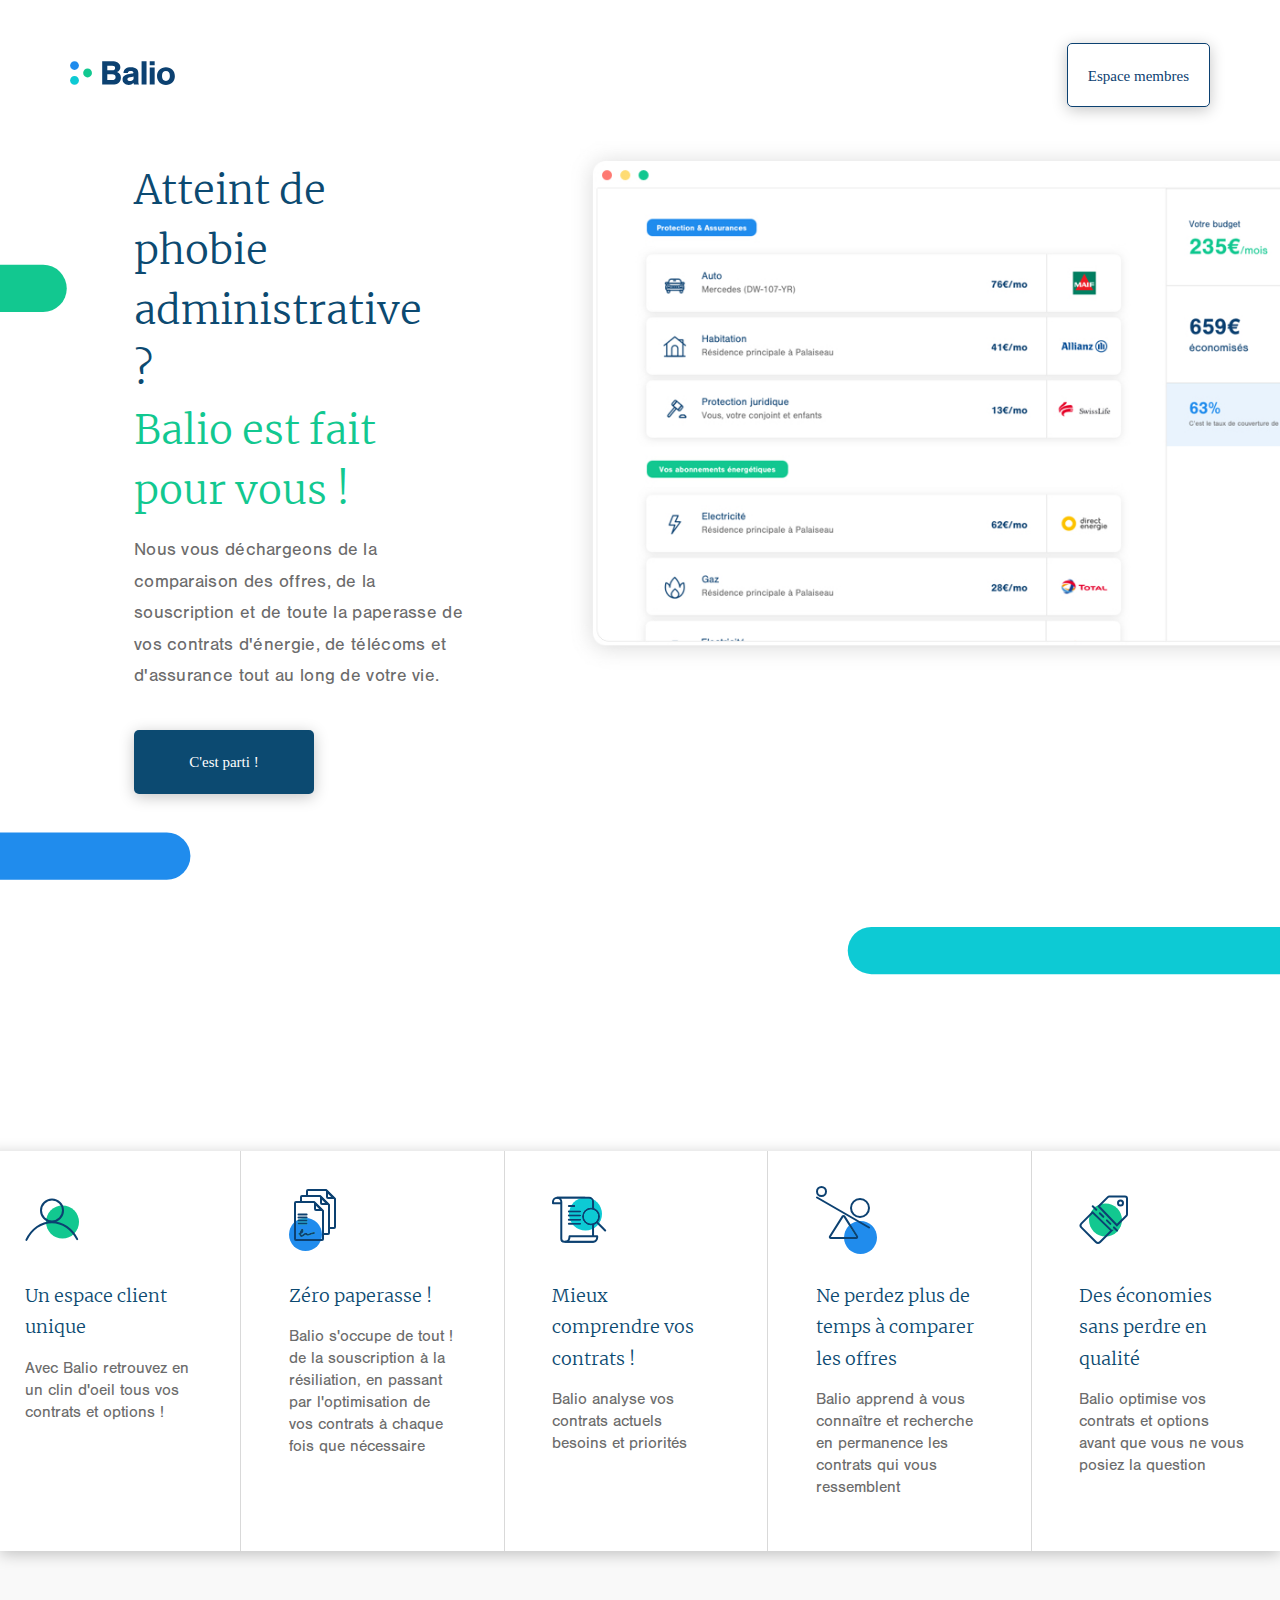
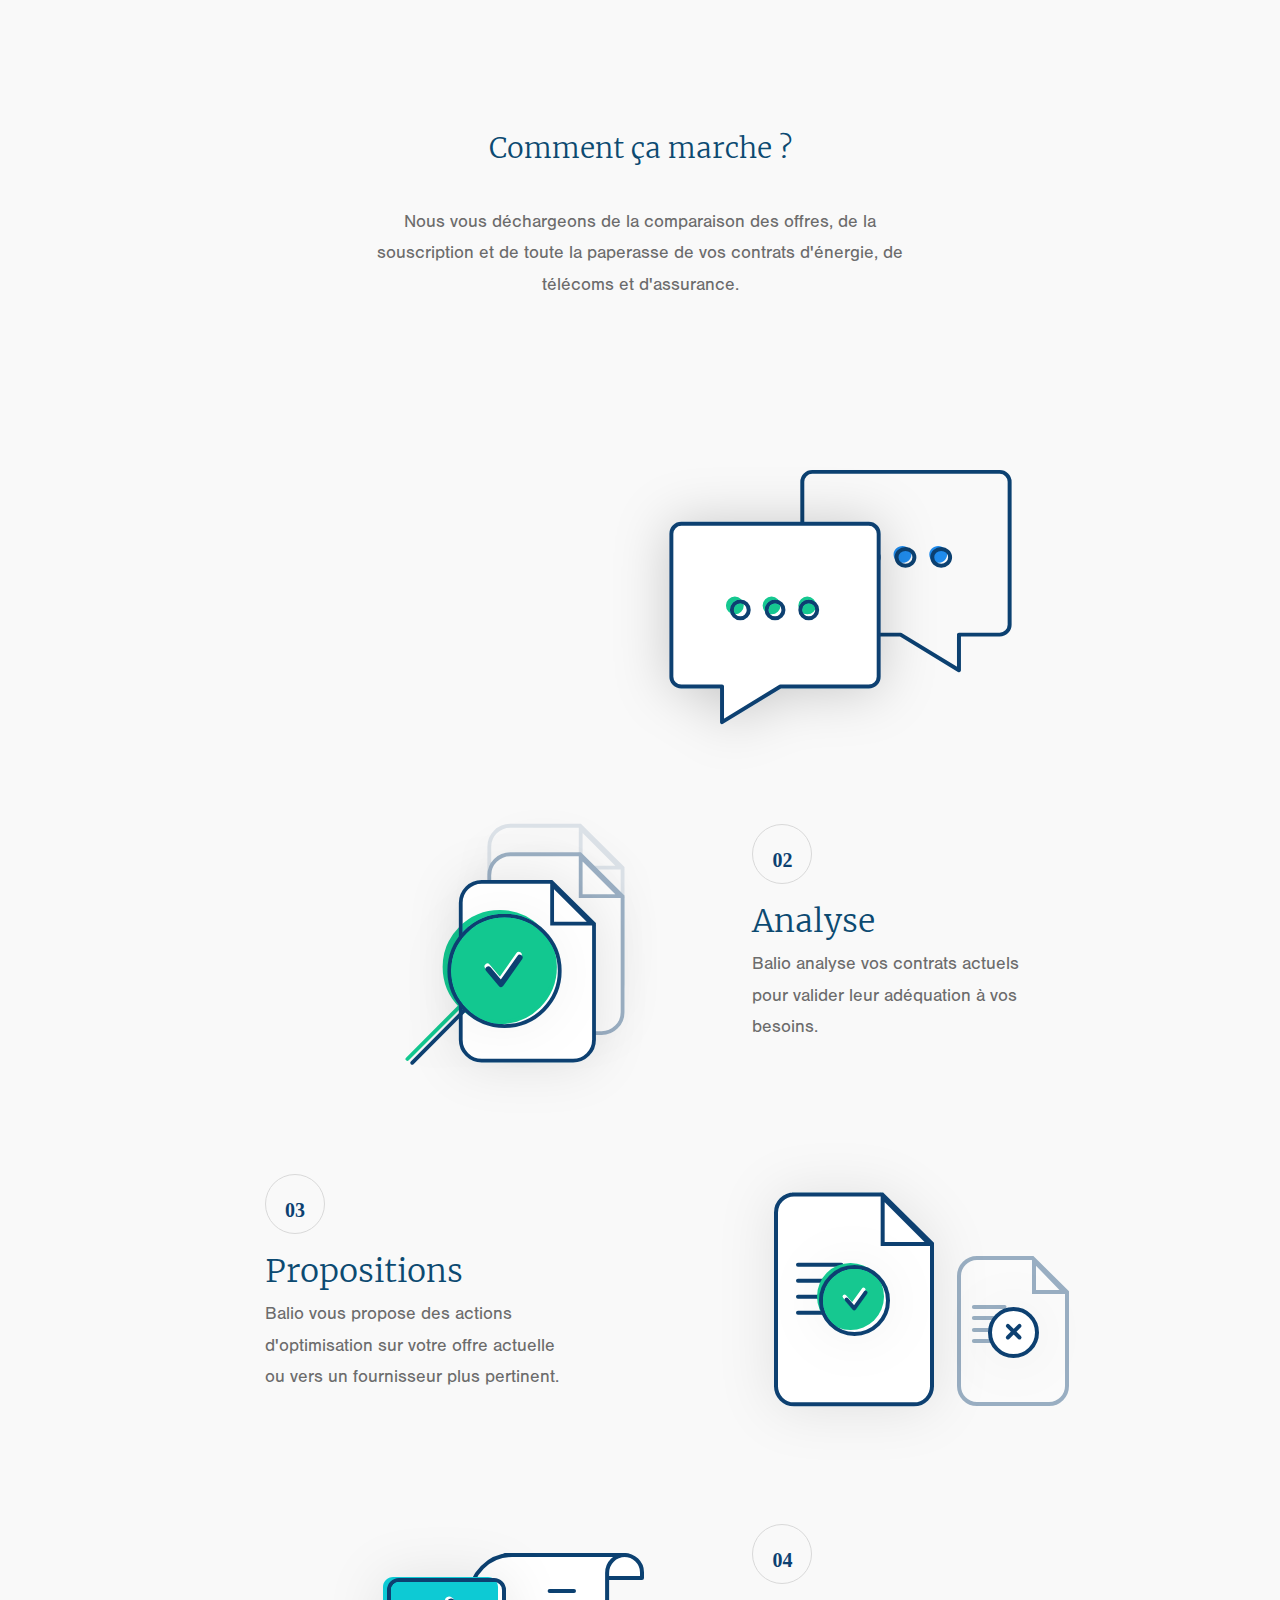
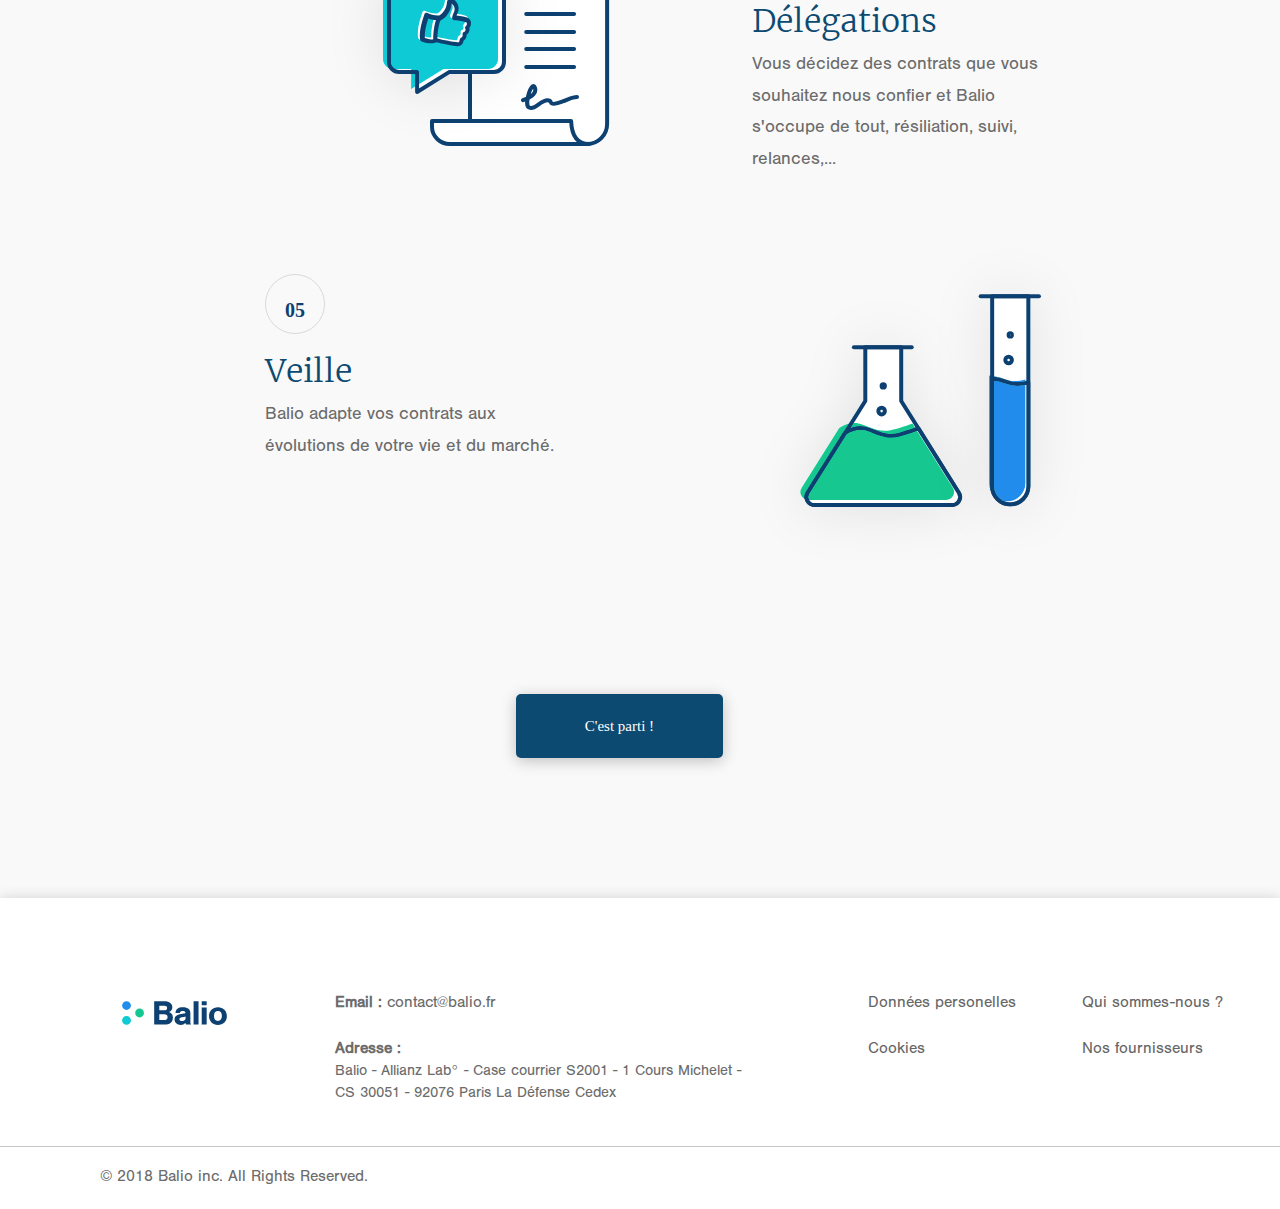
==== webpage/index.html @ 15cd96d0 "Add files via upload" ====
<!DOCTYPE html>
<html lang="en">
<head>
	<meta charset="utf-8">
    <!-- david code  <meta name="viewport" content="width=device-width, initial-scale=1, shrink-to-fit=no">-->
		<meta name="viewport" content="width=device-width, initial-scale=1, maximum-scale=1">
    <meta name="description" content="Start-up incubée par Allianz France qui vous décharge de la gestion et de l’optimisation de vos contrats d’assurance, de télécom et d’énergie tout au long de votre vie.">
    <meta name="keywords" content="">
    <meta name="author" content="David NGUYEN">
    <meta name="robots" content="all">
    <link rel="canonical" href="https://www.balio.fr/index.html">
    <link rel="icon" type="image/png" href="img/favicon/favicon.ico">





	 <title>Balio - La plateforme digitale qui prend le relais pour vous faire gagner du temps et de l’argent ! </title>
	 <meta name="twitter:card" content="summary" />
    <meta name="twitter:title" content="Balio - La plateforme digitale qui prend le relais pour vous faire gagner du temps et de l’argent !">
    <meta name="twitter:url" content="https://www.balio.fr/">
    <meta name="twitter:description" content="Start-up incubée par Allianz France qui vous décharge de la gestion et de l’optimisation de vos contrats d’assurance, de télécom et d’énergie tout au long de votre vie.">
    <meta name="twitter:image" content="https://www.balio.fr/assets/img/logo-site.png">
    <meta property="og:title" content="Balio - La plateforme digitale qui prend le relais pour vous faire gagner du temps et de l’argent !" />
    <meta property="og:type" content="article" />
    <meta property="og:url" content="https://www.balio.fr/" />
    <meta property="og:image" content="https://www.balio.fr/assets/img/logo-site.png" />
		<meta http-equiv="X-UA-Compatible" content="IE=edge">


<!-- favicon -->
<link rel="shortcut icon" href="img/favicon/favicon.ico" type="image/x-icon">
<link rel="apple-touch-icon" href="img/favicon/apple-touch-icon.png">
<link rel="apple-touch-icon" sizes="72x72" href="img/favicon/apple-touch-icon-72x72.png">
<link rel="apple-touch-icon" sizes="114x114" href="img/favicon/apple-touch-icon-114x114.png">
<!-- favicon -->
<!-- build:css -->
<link rel="stylesheet" href="css/libs/bootstrap.min.css">
<link rel="stylesheet" href="css/libs/font-awesome.min.css">
<link rel="stylesheet" href="css/libs/animate.min.css">
<link rel="stylesheet" href="css/main.css">
<link rel="stylesheet" href="css/media.css">
<link rel="stylesheet" href="css/balio.css">
<!-- endbuild -->
	<!-- Chrome, Firefox OS and Opera -->
	<meta name="theme-color" content="#000">
	<!-- Windows Phone -->
	<meta name="msapplication-navbutton-color" content="#000">
	<!-- iOS Safari -->
	<meta name="apple-mobile-web-app-status-bar-style" content="#000">
	<!-- <style>body { opacity:s 0; overflow-x: hidden; } html { background-color: #fff; }</style> -->
	<script type="application/ld+json">
{
  "@context": "http://schema.org",
  "@type": "LocalBusiness",
  "address": {
    "@type": "PostalAddress",
    "addressLocality": "Paris - la Défense Cedex, France",
    "streetAddress": "Case courrier S2001 - 1 Cours Michelet - CS 30051",
    "postalCode": "92076"
  },
  "description": "Start-up incubée par Allianz France qui vous décharge de la gestion et de l’optimisation de vos contrats d’assurance, de télécom et d’énergie tout au long de votre vie.",
  "name": "Balio - Allianz Lab°",
  "image":"https://www.balio.fr/img/logo.svg"
}
</script>
</head>
<body data-spy="scroll" data-target=".navbar" data-offset="50" class="loaded">
<!-- Preloader -->
<div class="preloader">
	<div class="cssload-spinner">
		<div class="cssload-ball cssload-ball-1"></div>
		<div class="cssload-ball cssload-ball-2"></div>
		<div class="cssload-ball cssload-ball-3"></div>
		<div class="cssload-ball cssload-ball-4"></div>
	</div>
</div>
<!-- Preloader -->
<div class="site-content">
	<!-- Naviigation -->
	<div class="navbar-wrap">
		<div class="navbar">
			<div class="container">
				<div class="row">
					<div class="col-md-12">
						<nav class="navbar-menu">
							<div class="navbar-header">
								<div class="nav-button main-button menu-mobile">
									<a href="#" class="btn btn-nav btn-block" role="button" data-toggle="modal" data-target="#ModalLogin">
										Espace membres
									</a>
								</div>
							</div>
							<div class="logo-navbar">
								<a href="#header" data-toggle="collapse" ><img src="img/logo.svg" alt="Logo Balio"></a>
							</div>
							<div class="navbar-full">
								<div class="collapse bs-example-js-navbar-scrollspy">
									<!--
									<ul class="nav navbar-nav">
										<li style="display: none;"><a></a></li>
										<li><a href="#about">Accueil</a></li>
										<li><a href="#services">NOTRE SOLUTION</a></li>
										<li><a href="#video">QUI SOMMES-NOUS ?</a></li>
										<li><a href="#team">Team</a></li>
										<li><a href="#questions">Questions</a></li>
										<!-- <li><a href="#subscribe">Subscribe</a></li> --
										<li><a href="#contact">Contact us</a></li>
										<li>
										</li>
									</ul>-->
									<!-- btn -->
									<div class="nav-button main-button menu-des">
										<a href="#" class="btn btn-nav btn-block" role="button" data-toggle="modal" data-target="#ModalLogin">
											Espace membres
										</a>
									</div>
									<!-- btn -->
								</div>
							</div>
						</nav>
					</div>
				</div>
			</div>
		</div>
	</div>
	<!-- Naviigation -->
	<!-- Header -->
	<a class="anchor" id="header"></a>
	<div class="spaceie"></div>
	<header class="header  background-balio1">
		<div class="container-fluid">
			<div class="row">
				<div class="col-lg-7 col-md-6 col-sm-12 col-xs-offset-1 mobile-balio">
					<img src="img/browser.webp"
     srcset="img/browser@2x.webp 2x,
             img/browser@3x.webp 3x"
     class="browser" alt="Balio vous aide à gérer vos contrats">
				</div>
				<div class=" col-lg-5 col-md-6 col-sm-offset-0 col-sm-8 col-xs-offset-1 col-xs-10">
					<div class="header-slogan">

						<div class="header-slogan-centered row">
							<h1 class="col-md-10">Atteint de phobie administrative ?<br class="disable"/><span> Balio est fait pour vous !</span></h1>
							<p class="col-md-11">Nous vous déchargeons de la comparaison des offres, de la souscription et de toute la paperasse de vos contrats d'énergie, de télécoms et d'assurance tout au long de votre vie.</p>
							<div class="header-btns">
								<!-- btn -->
								<div class="header-button main-button">
									<a href="devenir-client.html" class="btn btn-default btn-block" role="button">
										C'est parti !
									</a>
								</div>
								<!-- btn -->
							</div>
						</div>
					</div>
				</div>

				<div class="col-sm-12 col-md-6 col-lg-7 desktop-balio">
					<img src="img/browser.webp"
     srcset="img/browser@2x.webp 2x,
             img/browser@3x.webp 3x"
     class="browser" class="Balio vous aide à gérer vos contrats">
				</div>


			</div>
		</div>

	</header>
	<!-- Header -->
	<div class="menu-sticky"></div>

	<!-- Team -->
	<a class="anchor" id="team"></a>
	<section class="team">
		<div class="team-wrap">
				<!-- /.row -->
				<div class="row">
					<div class="team-slider slider">

						<div class="sliderelement">
							<div class="team-container">
								<div class="team-container-item">
									<img src="img/icons/ico-espace-client.svg" class="icon p-l-30" alt="Balio vous offre un espace client unique">
									<div class="team-container-item-text p-l-30">
										<h3>Un espace client unique </h3>
										<p>Avec Balio retrouvez en un clin d'oeil tous vos contrats et options !</p>
									</div>
								</div>
								<!-- /.team-container-item -->
							</div>
							<!-- /.team-container -->
						</div>
						<!-- /.col-md-2 col-lg-2 -->

						<div class="sliderelement">
							<div class="team-container">
								<div class="team-container-item">

									<img src="img/icons/ico-paperasse.svg" class="icon p-l-30" alt="Balio est sans paperasse">
									<div class="team-container-item-text p-l-30">
										<h3>Zéro paperasse !</h3>
										<p> Balio s'occupe de tout ! de la souscription à la résiliation, en passant par l'optimisation de vos contrats à chaque fois que nécessaire</p>
									</div>
								</div>
								<!-- /.team-container-item -->
							</div>
							<!-- /.team-container -->
						</div>
						<!-- /.col-md-2 col-lg-2 -->

						<div class="sliderelement">
							<div class="team-container">
								<div class="team-container-item">

									<img src="img/icons/ico-comprendre.svg" class="icon p-l-30" alt="Une aide pour comprendre vos contrats">
									<div class="team-container-item-text p-l-30">
										<h3>Mieux comprendre vos contrats !</h3>
										<p>Balio analyse vos contrats actuels besoins et priorités</p>
									</div>
								</div>
								<!-- /.team-container-item -->
							</div>
							<!-- /.team-container -->
						</div>
						<!-- /.col-md-2 col-lg-2 -->

						<div class="sliderelement">
							<div class="team-container">
								<div class="team-container-item">

									<img src="img/icons/ico-temps.svg" class="icon p-l-30" alt="Gagnez du temps avec Balio">
									<div class="team-container-item-text p-l-30">
										<h3>Ne perdez plus de temps à comparer les offres </h3>
										<p>Balio apprend à vous connaître et recherche en permanence les contrats qui vous ressemblent </p>
									</div>
								</div>
								<!-- /.team-container-item -->
							</div>
							<!-- /.team-container -->
						</div>
						<!-- /.col-md-2 col-lg-2 -->

						<div class="sliderelement">
							<div class="team-container">
								<div class="team-container-item">

									<img src="img/icons/ico-economie.svg" class="icon p-l-30" alt="Balio vous propose des économies">
									<div class="team-container-item-text p-l-30">
										<h3>Des économies sans perdre en qualité </h3>
										<p>Balio optimise vos contrats et options avant que vous ne vous posiez la question</p>
									</div>
								</div>
								<!-- /.team-container-item -->
							</div>
							<!-- /.team-container -->
						</div>
						<!-- /.col-md-2 col-lg-2 -->
					</div>
					<!-- /.team-slider -->
				</div>
				<!-- /.row -->
			</div>
			<!-- /.container -->
		</div>
		<!-- /.directions-wrap -->
	</section>
	<!-- Team -->



	<!-- Screen-one -->
	<div class="screen-one">
		<div class="container">
			<div class="row">
				<div class="col-md-offset-3 col-md-6">
					<div class="screen-one-title">
						<h2>Comment ça marche ?</h2>
						<p>Nous vous déchargeons de la comparaison des offres, de la souscription et de toute la paperasse de vos contrats d'énergie, de télécoms et d'assurance.</p>
					</div>
				</div>
			</div>
		</div>

		<div class="container">
			<div class="row">
				<div class="col-md-offset-2 col-md-10">

					<div class="row">
						<div class="col-md-4 col-sm-5">
							<div class="screen-one-item os-animation" data-os-animation="fadeInUp" data-os-animation-delay="0s">
								<div class="num">01</div>
								<div class="screen-one-item-container">
									<h4>Besoins</h4>
									<p>Vous nous faites part de vos besoins et de vos priorités.</p>
								</div>
							</div>
						</div>
						<div class="col-md-5  col-sm-5">
							<img src="img/icons/illus-01.svg" class="illus" alt="Balio écoute vos besoins">
						</div>
					</div>

					<!-- /.screen-one-item -->

					<div class="row desktop-balio">
						<div class="col-md-5">
							<img src="img/icons/illus-02.svg" class="illus" alt="Balio analyse vos contratse">
						</div>
						<div class="col-md-offset-1 col-md-4">
							<div class="screen-one-item os-animation" data-os-animation="fadeInUp" data-os-animation-delay="0s">
								<div class="num">02</div>
								<div class="screen-one-item-container">
									<h4>Analyse</h4>
									<p>Balio analyse vos contrats actuels pour valider leur adéquation à vos besoins.</p>
								</div>
							</div>
						</div>
					</div>

					<div class="row mobile-balio">

						<div class="col-md-offset-1 col-md-4  col-sm-5">
							<div class="screen-one-item os-animation" data-os-animation="fadeInUp" data-os-animation-delay="0s">
								<div class="num">02</div>
								<div class="screen-one-item-container">
									<h4>Analyse</h4>
									<p>Balio analyse vos contrats actuels pour valider leur adéquation à vos besoins.</p>
								</div>
							</div>
						</div>
						<div class="col-md-5  col-sm-5">
							<img src="img/icons/illus-02.svg" class="illus" alt="Balio analyse vos contrats">
						</div>

					</div>
					<!-- /.screen-one-item -->
					<div class="row">
						<div class="col-md-4  col-sm-5">
							<div class="screen-one-item os-animation" data-os-animation="fadeInUp" data-os-animation-delay="0s">
								<div class="num">03</div>
								<div class="screen-one-item-container">
									<h4>Propositions</h4>
									<p>Balio vous propose des actions d'optimisation sur votre offre actuelle ou vers un fournisseur plus pertinent.</p>
								</div>
							</div>
						</div>
						<div class="col-md-offset-1 col-md-5  col-sm-5">
							<img src="img/icons/illus-03.svg" class="illus" alt="Balio vous propose des optimisations">
						</div>
					</div>
					<!-- /.screen-one-item -->

					<div class="row desktop-balio">
						<div class="col-md-5">
							<img src="img/icons/illus-04.svg" class="illus" alt="Déléguez votre gestion à Balio">
						</div>
						<div class="col-md-offset-1 col-md-4  col-sm-5">
							<div class="screen-one-item os-animation" data-os-animation="fadeInUp" data-os-animation-delay="0s">
								<div class="num">04</div>
								<div class="screen-one-item-container">
									<h4>Délégations</h4>
									<p>Vous décidez des contrats que vous souhaitez nous confier et Balio s'occupe de tout, résiliation, suivi, relances,...</p>
								</div>
							</div>
						</div>
					</div>

					<div class="row mobile-balio">

						<div class="col-md-offset-1 col-md-4  col-sm-5">
							<div class="screen-one-item os-animation" data-os-animation="fadeInUp" data-os-animation-delay="0s">
								<div class="num">04</div>
								<div class="screen-one-item-container">
									<h4>Délégations</h4>
									<p>Vous décidez des contrats que vous souhaitez nous confier et Balio s'occupe de tout, résiliation, suivi, relances,...</p>
								</div>
							</div>
						</div>

						<div class="col-md-5 col-sm-5">
							<img src="img/icons/illus-04.svg" class="illus" alt="Déléguez votre gestion à Balio">
						</div>
					</div>
					<!-- /.screen-one-item -->
					<div class="row">
						<div class="col-md-4  col-sm-5">
							<div class="screen-one-item os-animation" data-os-animation="fadeInUp" data-os-animation-delay="0s">
								<div class="num">05</div>
								<div class="screen-one-item-container">
									<h4>Veille</h4>
									<p>Balio adapte vos contrats aux évolutions de votre vie et du marché.</p>
								</div>
							</div>
						</div>
						<div class="col-md-offset-1 col-md-5 col-sm-5">
							<img src="img/icons/illus-05.svg" class="illus" alt="Balio veille pour vous">
						</div>
					</div>
					<!-- /.screen-one-item -->
					<!-- /.screen-one-item -->
					<!-- btn -->
					<div class=" col-md-3 col-md-offset-3 screen-one-button main-button  os-animation" data-os-animation="fadeInUp" data-os-animation-delay="0.3s">
						<a href="devenir-client.html" class="btn btn-default btn-block" role="button">
							C'est parti !
						</a>
					</div>
					<!-- btn -->
				</div>
				<!-- /.col-md-6 -->
			</div>
			<!-- /.row -->
		</div>
		<!-- /.container -->
	</div>
	<!-- Screen-one -->


</div>
<!-- Site content -->
<!-- Modal -->
<div class="modal fade" id="ModalLogin" tabindex="-1" role="dialog" aria-labelledby="ModalLoginTitle" aria-hidden="true">
  <div class="modal-dialog modal-dialog-centered modal-md" role="document">
    <div class="modal-content">
      <div class="modal-header">
        <h5 class="modal-title" id="ModalLoginLongTitle">Se connecter</h5>
        <button type="button" class="close" data-dismiss="modal" aria-label="Close">
          <span aria-hidden="true">&times;</span>
        </button>
      </div>
	      <div class="modal-body">
					<form action="" method="post" role="form">
						<div class="row">
							<div class="col-md-offset-1 col-md-10">
								<label for="email">Votre mail</label>
								<div class="contact-form-input">
									<input name="email" type="email" tabindex="1" required="" onfocus="this.placeholder = ''" onblur="this.placeholder = 'Votre email'" placeholder="jean.maurice@gmail.com">
								</div>
							</div>
							<!-- /.col-md-6 -->
						</div>
						<!-- /.row -->
						<div class="row">
							<div class="col-md-offset-1 col-md-10">
								<label for="email">Mot de passe</label>
								<div class="contact-form-input">
									<input type="password" tabindex="2" required="" onfocus="this.placeholder = ''" onblur="this.placeholder = 'Votre mot de passe'" placeholder="*****">
								</div>
							</div>
						</div>
						<!-- /.row -->
						<div class="row">
						<!-- btn -->
						<div class="col-md-offset-1 col-md-10 col-xs-offset-1 col-xs-9 contact-form-button main-button">
							<button role="button" name="submit" type="submit" data-submit="...Sending" class="btn btn-default btn-block">
								Valider
							</button>
						</div>
						<!-- btn -->
					</form>
	      </div>
    	</div>
  	</div>
	</div>
</div>
<!-- Modal -->


<!-- Footer -->
<a class="anchor" id="footer"></a>
<div class="footerb">
	<div class="footer-wrap">
		<div class="container-fluid">
			<div class="">
				<div class="col-md-offset-1 col-md-2">
					<img src="img/logo.svg" alt="Logo Balio">
				</div>

				<div class="col-md-5 col-sm-6 col-xs-12 adress">
					<div class="">
						<b>Email : </b> contact@balio.fr
					</div>

					<div class="">
						</br>
						<b>Adresse :</b></br>
						<p>Balio - Allianz Lab° - Case courrier S2001 - 1 Cours Michelet - </br>
						CS 30051 - 92076 Paris La Défense Cedex</p>

					</div>
				</div>

				<div class="col-md-2 col-sm-3 col-xs-6">
					<a class="liens" href="mention-legale.html">Données personelles</a>
				</br>
					<a class="liens" href="mention-legale.html">Cookies</a>
				</div>
				<div class="col-md-2 col-sm-3 col-xs-6">
					<a class="liens" href="#">Qui sommes-nous ?</a>
					</br>
					<a class="liens" href="fournisseurs.html">Nos fournisseurs</a>
				</div>
				<div class="col-sm-12 col-xs-12 copyri">
					© 2018 Balio inc. All Rights Reserved.
				</div>
			</div>
			<!-- /.row -->
		</div>
		<!-- /.container -->

	</div>
	<!-- /.directions-wrap -->
</div>
<!-- Footer -->

<!-- build:js -->
<script src="js/libs/jquery.min.js"></script>
<script type="text/javascript" src="js/libs/bootstrap.min.js"></script>
<script type="text/javascript" src="js/common.js"></script>
<!-- endbuild -->
<!-- links -->
</body>
</html>
---- webpage/css/main.css ----
/* ###### Table of contents ###### */
/* 1.1 Fonts */
/* 1.2 Main styles */
/* 2. Preloader */
/* 3. Animation settings */
/* 4. Slick settings */
/* 5. Navigation */
/* 6. Header */
/* 7. About */
/* 8. Screen one */
/* 9. Services */
/* 10. Directions */
/* 11. Video */
/* 12. Screen two */
/* 13. App */
/* 14. Team */
/* 15. Check */
/* 16. Questions */
/* 17. Testimonials */
/* 18. Subscribe */
/* 19. Map */
/* 20. Contact */
/* 21. Footer */

/* ###### Table of contents ###### */
@font-face {
	font-family: "Merriweather-Light";
	src: url("..//fonts/Merriweather/Merriweather-Light.ttf");
	font-weight:300;
}
@font-face {
		font-family: "NimbusSan-Reg";
	src: url("../fonts/Nimbus/NimbusSan-Reg.otf");
	font-weight: normal;
}

@font-face {
	font-family: "FontAwesome";
  font-weight: normal;
  font-style: normal;
  src: url("../fonts/FontAwesome/fontawesome-webfont.eot");
  src: url("../fonts/FontAwesome/fontawesome-webfont.eot?#iefix") format("embedded-opentype"), url("../fonts/FontAwesome/fontawesome-webfont.woff") format("woff"), url("../fonts/FontAwesome/fontawesome-webfont.ttf") format("truetype");
}

/* ###### Main styles ###### */
body {
	position: relative;
	background-color: #d2d2d2;
	overflow-x: hidden !important;
	width: 100%;
}

body::-webkit-scrollbar {
	width: 7px;
}

body::-webkit-scrollbar-thumb {
	background-color: #0c4171;
	outline: none;
	-webkit-border-radius: 5px !important;
	border-radius: 5px !important;
}

.site-content {
	z-index: 2;
	-webkit-box-shadow: 0px 3px 15px 0px rgba(0, 0, 0, 0.23);
	box-shadow: 0px 3px 15px 0px rgba(0, 0, 0, 0.23);
	background-color: #fff;
	overflow-x: hidden !important;
}

a {
	outline: none !important;
}

ul {
	padding: 0;
	margin: 0;
	list-style: none;
}



p {
	font: 400 15px/22px 'Nimbus', sans-serif;
	text-align: left;
	color: #4f5d79;
}

/* Container */
.container-fluid {
	padding-left: 0 !important;
	padding-right: 0 !important;
}

.full-width {
	width: 100%;
	min-width: 100%;
	max-width: 100%;
}

.col-centered {
	float: none;
	margin: 0 auto;
}

a {
	outline: none;
	text-decoration: none !important;
}

h1, .h1, h2, .h2, h3, .h3, h4, .h4, p {
	padding: 0;
	margin: 0 !important;
}

/* ###### Main styles ###### */
/* ###### Preloader ###### */
.preloader {
	position: fixed;
	width: 100%;
	height: 100%;
	left: 0;
	background-color: #ffffff;
	z-index: 9999;
}

.cssload-spinner {
	position: relative;
	top: 50%;
	height: 26px;
	width: 26px;
	margin: auto;
	margin-top: -13px;
	-webkit-animation: cssload-invert 1.3s infinite steps(2, end);
	animation: cssload-invert 1.3s infinite steps(2, end);
}

.cssload-ball {
	position: absolute;
	height: 100%;
	width: 100%;
	-webkit-border-radius: 50%;
	border-radius: 50%;
	top: 0;
	left: 0;
	background: #0c4171;
}

.cssload-ball-1 {
	-webkit-animation: cssload-ball1 0.65s infinite alternate linear;
	animation: cssload-ball1 0.65s infinite alternate linear;
}

.cssload-ball-2 {
	-webkit-animation: cssload-ball2 0.65s infinite alternate linear;
	animation: cssload-ball2 0.65s infinite alternate linear;
}

.cssload-ball-3 {
	-webkit-animation: cssload-ball3 0.65s infinite alternate linear;
	animation: cssload-ball3 0.65s infinite alternate linear;
}

.cssload-ball-4 {
	-webkit-animation: cssload-ball4 0.65s infinite alternate linear;
	animation: cssload-ball4 0.65s infinite alternate linear;
}

@-webkit-keyframes cssload-invert {
	100% {
		-webkit-transform: rotate(180deg);
		transform: rotate(180deg);
	}
}

@keyframes cssload-invert {
	100% {
		-webkit-transform: rotate(180deg);
		transform: rotate(180deg);
	}
}

@-webkit-keyframes cssload-ball1 {
	12% {
		-webkit-transform: none;
		transform: none;
	}

	26% {
		-webkit-transform: translateX(25%) scale(1, 0.8);
		transform: translateX(25%) scale(1, 0.8);
	}

	40% {
		-webkit-transform: translateX(50%) scale(0.8, 0.8);
		transform: translateX(50%) scale(0.8, 0.8);
	}

	60% {
		-webkit-transform: translateX(50%) scale(0.8, 0.8);
		transform: translateX(50%) scale(0.8, 0.8);
	}

	74% {
		-webkit-transform: translate(50%, 25%) scale(0.6, 0.8);
		transform: translate(50%, 25%) scale(0.6, 0.8);
	}

	88% {
		-webkit-transform: translate(50%, 50%) scale(0.6, 0.6);
		transform: translate(50%, 50%) scale(0.6, 0.6);
	}

	100% {
		-webkit-transform: translate(50%, 50%) scale(0.6, 0.6);
		transform: translate(50%, 50%) scale(0.6, 0.6);
	}
}

@keyframes cssload-ball1 {
	12% {
		-webkit-transform: none;
		transform: none;
	}

	26% {
		-webkit-transform: translateX(25%) scale(1, 0.8);
		transform: translateX(25%) scale(1, 0.8);
	}

	40% {
		-webkit-transform: translateX(50%) scale(0.8, 0.8);
		transform: translateX(50%) scale(0.8, 0.8);
	}

	60% {
		-webkit-transform: translateX(50%) scale(0.8, 0.8);
		transform: translateX(50%) scale(0.8, 0.8);
	}

	74% {
		-webkit-transform: translate(50%, 25%) scale(0.6, 0.8);
		transform: translate(50%, 25%) scale(0.6, 0.8);
	}

	88% {
		-webkit-transform: translate(50%, 50%) scale(0.6, 0.6);
		transform: translate(50%, 50%) scale(0.6, 0.6);
	}

	100% {
		-webkit-transform: translate(50%, 50%) scale(0.6, 0.6);
		transform: translate(50%, 50%) scale(0.6, 0.6);
	}
}

@-webkit-keyframes cssload-ball2 {
	12% {
		-webkit-transform: none;
		transform: none;
	}

	26% {
		-webkit-transform: translateX(25%) scale(1, 0.8);
		transform: translateX(25%) scale(1, 0.8);
	}

	40% {
		-webkit-transform: translateX(50%) scale(0.8, 0.8);
		transform: translateX(50%) scale(0.8, 0.8);
	}

	60% {
		-webkit-transform: translateX(50%) scale(0.8, 0.8);
		transform: translateX(50%) scale(0.8, 0.8);
	}

	74% {
		-webkit-transform: translate(50%, -25%) scale(0.6, 0.8);
		transform: translate(50%, -25%) scale(0.6, 0.8);
	}

	88% {
		-webkit-transform: translate(50%, -50%) scale(0.6, 0.6);
		transform: translate(50%, -50%) scale(0.6, 0.6);
	}

	100% {
		-webkit-transform: translate(50%, -50%) scale(0.6, 0.6);
		transform: translate(50%, -50%) scale(0.6, 0.6);
	}
}

@keyframes cssload-ball2 {
	12% {
		-webkit-transform: none;
		transform: none;
	}

	26% {
		-webkit-transform: translateX(25%) scale(1, 0.8);
		transform: translateX(25%) scale(1, 0.8);
	}

	40% {
		-webkit-transform: translateX(50%) scale(0.8, 0.8);
		transform: translateX(50%) scale(0.8, 0.8);
	}

	60% {
		-webkit-transform: translateX(50%) scale(0.8, 0.8);
		transform: translateX(50%) scale(0.8, 0.8);
	}

	74% {
		-webkit-transform: translate(50%, -25%) scale(0.6, 0.8);
		transform: translate(50%, -25%) scale(0.6, 0.8);
	}

	88% {
		-webkit-transform: translate(50%, -50%) scale(0.6, 0.6);
		transform: translate(50%, -50%) scale(0.6, 0.6);
	}

	100% {
		-webkit-transform: translate(50%, -50%) scale(0.6, 0.6);
		transform: translate(50%, -50%) scale(0.6, 0.6);
	}
}

@-webkit-keyframes cssload-ball3 {
	12% {
		-webkit-transform: none;
		transform: none;
	}

	26% {
		-webkit-transform: translateX(-25%) scale(1, 0.8);
		transform: translateX(-25%) scale(1, 0.8);
	}

	40% {
		-webkit-transform: translateX(-50%) scale(0.8, 0.8);
		transform: translateX(-50%) scale(0.8, 0.8);
	}

	60% {
		-webkit-transform: translateX(-50%) scale(0.8, 0.8);
		transform: translateX(-50%) scale(0.8, 0.8);
	}

	74% {
		-webkit-transform: translate(-50%, 25%) scale(0.6, 0.8);
		transform: translate(-50%, 25%) scale(0.6, 0.8);
	}

	88% {
		-webkit-transform: translate(-50%, 50%) scale(0.6, 0.6);
		transform: translate(-50%, 50%) scale(0.6, 0.6);
	}

	100% {
		-webkit-transform: translate(-50%, 50%) scale(0.6, 0.6);
		transform: translate(-50%, 50%) scale(0.6, 0.6);
	}
}

@keyframes cssload-ball3 {
	12% {
		-webkit-transform: none;
		transform: none;
	}

	26% {
		-webkit-transform: translateX(-25%) scale(1, 0.8);
		transform: translateX(-25%) scale(1, 0.8);
	}

	40% {
		-webkit-transform: translateX(-50%) scale(0.8, 0.8);
		transform: translateX(-50%) scale(0.8, 0.8);
	}

	60% {
		-webkit-transform: translateX(-50%) scale(0.8, 0.8);
		transform: translateX(-50%) scale(0.8, 0.8);
	}

	74% {
		-webkit-transform: translate(-50%, 25%) scale(0.6, 0.8);
		transform: translate(-50%, 25%) scale(0.6, 0.8);
	}

	88% {
		-webkit-transform: translate(-50%, 50%) scale(0.6, 0.6);
		transform: translate(-50%, 50%) scale(0.6, 0.6);
	}

	100% {
		-webkit-transform: translate(-50%, 50%) scale(0.6, 0.6);
		transform: translate(-50%, 50%) scale(0.6, 0.6);
	}
}

@-webkit-keyframes cssload-ball4 {
	12% {
		-webkit-transform: none;
		transform: none;
	}

	26% {
		-webkit-transform: translateX(-25%) scale(1, 0.8);
		transform: translateX(-25%) scale(1, 0.8);
	}

	40% {
		-webkit-transform: translateX(-50%) scale(0.8, 0.8);
		transform: translateX(-50%) scale(0.8, 0.8);
	}

	60% {
		-webkit-transform: translateX(-50%) scale(0.8, 0.8);
		transform: translateX(-50%) scale(0.8, 0.8);
	}

	74% {
		-webkit-transform: translate(-50%, -25%) scale(0.6, 0.8);
		transform: translate(-50%, -25%) scale(0.6, 0.8);
	}

	88% {
		-webkit-transform: translate(-50%, -50%) scale(0.6, 0.6);
		transform: translate(-50%, -50%) scale(0.6, 0.6);
	}

	100% {
		-webkit-transform: translate(-50%, -50%) scale(0.6, 0.6);
		transform: translate(-50%, -50%) scale(0.6, 0.6);
	}
}

@keyframes cssload-ball4 {
	12% {
		-webkit-transform: none;
		transform: none;
	}

	26% {
		-webkit-transform: translateX(-25%) scale(1, 0.8);
		transform: translateX(-25%) scale(1, 0.8);
	}

	40% {
		-webkit-transform: translateX(-50%) scale(0.8, 0.8);
		transform: translateX(-50%) scale(0.8, 0.8);
	}

	60% {
		-webkit-transform: translateX(-50%) scale(0.8, 0.8);
		transform: translateX(-50%) scale(0.8, 0.8);
	}

	74% {
		-webkit-transform: translate(-50%, -25%) scale(0.6, 0.8);
		transform: translate(-50%, -25%) scale(0.6, 0.8);
	}

	88% {
		-webkit-transform: translate(-50%, -50%) scale(0.6, 0.6);
		transform: translate(-50%, -50%) scale(0.6, 0.6);
	}

	100% {
		-webkit-transform: translate(-50%, -50%) scale(0.6, 0.6);
		transform: translate(-50%, -50%) scale(0.6, 0.6);
	}
}

/* ###### Preloader ###### */
/* ###### Animate css ###### */
.fadeInUpBig {
	-webkit-animation-duration: 0.8s;
	animation-duration: 0.8s;
}

@-webkit-keyframes fadeInUp {
	from {
		opacity: 0;
		-webkit-transform: translate3d(0, 50%, 0);
		transform: translate3d(0, 50%, 0);
	}

	to {
		opacity: 1;
		-webkit-transform: none;
		transform: none;
	}
}

@keyframes fadeInUp {
	from {
		opacity: 0;
		-webkit-transform: translate3d(0, 50%, 0);
		transform: translate3d(0, 50%, 0);
	}

	to {
		opacity: 1;
		-webkit-transform: none;
		transform: none;
	}
}

@-webkit-keyframes fadeInRight {
	from {
		opacity: 0;
		-webkit-transform: translate3d(50%, 0, 0);
		transform: translate3d(50%, 0, 0);
	}

	to {
		opacity: 1;
		-webkit-transform: none;
		transform: none;
	}
}

@keyframes fadeInRight {
	from {
		opacity: 0;
		-webkit-transform: translate3d(50%, 0, 0);
		transform: translate3d(50%, 0, 0);
	}

	to {
		opacity: 1;
		-webkit-transform: none;
		transform: none;
	}
}

@-webkit-keyframes fadeInLeft {
	from {
		opacity: 0;
		-webkit-transform: translate3d(-50%, 0, 0);
		transform: translate3d(-50%, 0, 0);
	}

	to {
		opacity: 1;
		-webkit-transform: none;
		transform: none;
	}
}

@keyframes fadeInLeft {
	from {
		opacity: 0;
		-webkit-transform: translate3d(-50%, 0, 0);
		transform: translate3d(-50%, 0, 0);
	}

	to {
		opacity: 1;
		-webkit-transform: none;
		transform: none;
	}
}

@-webkit-keyframes slideInDown {
	from {
		-webkit-transform: translate3d(0, -20%, 0);
		transform: translate3d(0, -20%, 0);
	}
}

@keyframes slideInDown {
	from {
		-webkit-transform: translate3d(0, -20%, 0);
		transform: translate3d(0, -20%, 0);
	}
}

.fadeInRightBox {
	-webkit-animation-name: fadeInRightBox;
	animation-name: fadeInRightBox;
	-webkit-animation-duration: 0.5s;
	animation-duration: 0.5s;
}

@-webkit-keyframes fadeInRightBox {
	from {
		opacity: 0;
		-webkit-transform: translate3d(10%, 0, 0);
		transform: translate3d(10%, 0, 0);
	}

	to {
		opacity: 1;
		-webkit-transform: none;
		transform: none;
	}
}

@keyframes fadeInRightBox {
	from {
		opacity: 0;
		-webkit-transform: translate3d(10%, 0, 0);
		transform: translate3d(10%, 0, 0);
	}

	to {
		opacity: 1;
		-webkit-transform: none;
		transform: none;
	}
}

/* ###### Animate css ###### */
/* ###### Anchor nav ###### */
a.anchor {
	display: block;
	position: relative;
	top: 0;
	visibility: hidden;
}

#services,
#video,
#team,
#subscribe,
#contact {
	top: -79px !important;
}

#about,
#questions {
	top: -77px !important;
}

.menu-sticky {
	position: relative;
	top: -81px;
}

/* ###### Anchor nav ###### */
/* ###### Slick setings ###### */
.slick-slide,
.slick-list {
	outline: none !important;
}

.slick-dots {
	position: relative !important;
	left: 50%;
	margin-left: -25px !important;
	width: auto !important;
}

.slick-dots li {
	display: inline-block;
	margin-right: 10px;
}

.slick-dots li:last-child {
	margin-right: 0;
}

.slick-dots li button {
	height: 8px;
	width: 8px;
	padding: 0;
	font-size: 0;
	line-height: 0;
	border: none;
	-webkit-border-radius: 50%;
	border-radius: 50%;
	background-color: #5f41f5;
	outline: none !important;
	-webkit-transition: background-color .2s ease !important;
	-o-transition: background-color .2s ease !important;
	transition: background-color .2s ease !important;
}

.slick-active button {
	background-color: #2308ae !important;
	width: 14px !important;
	height: 14px !important;
}

/* ###### Slick setings ###### */
/* ###### Navigation ###### */
.collapse {
	display: block;
}

.navbar-wrap {
	position: relative;
	z-index: 90;
	width: 100%;
}

.navbar {
	position: absolute;
	padding-top: 42px;
	width: 100%;
	top: -100%;
	-webkit-transition: 0.2s ease;
	-o-transition: 0.2s ease;
	transition: 0.2s ease;
	-webkit-border-radius: 0 !important;
	border-radius: 0 !important;
}

.navbar.stick {
	position: fixed;
	top: 0;
	left: 0;
	width: 100%;
	padding: 20px 0;
	background-color: #ffffff;
	-webkit-box-shadow: 0px 3px 15px 0px rgba(0, 0, 0, 0.23);
	box-shadow: 0px 3px 15px 0px rgba(0, 0, 0, 0.23);
	-webkit-transition: all 0.3s ease;
	-o-transition: all 0.3s ease;
	transition: all 0.3s ease;
}

.logo-navbar {
	position: relative;
	display: block;
	width: auto;
	float: left;
}

.logo-navbar a img {
	display: block;
	width: auto;
	height: auto;
}

.navbar-menu {
	position: relative;
	width: 100%;
}

.navbar-menu .logo {
	position: relative;
	z-index: 100 !important;
	-webkit-transition: all 0.2s ease;
	-o-transition: all 0.2s ease;
	transition: all 0.2s ease;
	float: left;
}

.navbar-menu .logo a img {
	display: block;
	width: auto;
	height: auto;
}

.navbar-menu .logo:hover {
	opacity: .7;
}

.navbar-full {
	float: right;
}

.navbar-nav {
	position: relative;
	float: left;
	margin-top: 10px;
}

.navbar-nav li {
	position: relative;
	margin-right: 30px;
	width: auto;
	overflow: hidden;
}

.navbar-nav li a {
	position: relative;
	padding: 0;
	padding-bottom: 3px;
	overflow: hidden;
	float: left;
	font: 400 15px/20px 'NimbusSan-Reg', sans-serif;
	color: #4f5d79;
	text-align: left;
	background-color: transparent !important;
	-webkit-transition: all 0.2s ease;
	-o-transition: all 0.2s ease;
	transition: all 0.2s ease;
}

.navbar-nav li a:hover {
	color: #2308ae;
}

.nav-button .btn-nav {
	-webkit-border-radius: 25px;
	border-radius: 25px;
	background-color: #2308ae;
	border: none;
	padding: 0 20px;
	height: 40px;
	-webkit-transition: 0.3s all;
	-o-transition: 0.3s all;
	transition: 0.3s all;
	min-width: 130px;
	font: 400 16px/40px 'NimbusSan-Reg', sans-serif;
	color: #ffffff;
	text-align: center;
	-webkit-box-shadow: 0px 3px 15px 0px rgba(0, 0, 0, 0.23);
	box-shadow: 0px 3px 15px 0px rgba(0, 0, 0, 0.23);
}

.nav-button .btn-nav:hover {
	background-color: #ffffff;
	color: #2308ae;
}

li.active a {
	color: #2308ae;
}

.navbar-fixed-top {
	backface-visibility: hidden;
	-webkit-backface-visibility: hidden;
}

.navbar-mobile {
	display: none;
}

.navbar-toggle {
	z-index: 200;
}

.navbar-toggle .icon-bar {
	-webkit-border-radius: 0 !important;
	border-radius: 0 !important;
	position: relative;
	background-color: #000000;
}

.navbar-toggle.active .icon-bar:nth-of-type(1) {
	top: 8px;
	-webkit-transform: rotate(45deg);
	-ms-transform: rotate(45deg);
	transform: rotate(45deg);
	background-color: #000000;
}

.navbar-toggle.active .icon-bar:nth-of-type(2) {
	background-color: transparent;
}

.navbar-toggle.active .icon-bar:nth-of-type(3) {
	top: -8px;
	background-color: #000000;
	-webkit-transform: rotate(-45deg);
	-ms-transform: rotate(-45deg);
	transform: rotate(-45deg);
}

/* ###### Navigation ###### */
/* ###### Header ###### */
.header {
	position: relative;
	width: 100%;
	height: 100%;
	right: 0;
	left: 0;
	overflow: hidden;
	z-index: 1;
}

.header-slogan {
	position: relative;
	display: table;
	z-index: 3;
	height: 100vh;
	padding: 150px 0;
}

.header-slogan div {
	vertical-align: middle;
	display: table-cell;
}

.header-slogan p:first-child {
	color: #2308ae;
}

.header-slogan h1 {
	padding-top: 90px;
}

.header-slogan p {
	padding-top: 17px;
}

.header-button {
	margin-top: 35px;
	margin-right: 30px;
}

.header-button:last-child {
	margin-right: 0 !important;
}

.header-button:last-child .btn-default {
	background-color: #5f41f5;
}

.main-button {
	position: relative;
	display: inline-block !important;
}

.main-button .btn {
	outline: none !important;
}

.main-button .btn-default {
	-webkit-border-radius: 25px;
	border-radius: 25px;
	background-color: #2308ae;
	border: none;
	padding: 0 30px;
	height: 50px;
	-webkit-transition: 0.3s all;
	-o-transition: 0.3s all;
	transition: 0.3s all;
	min-width: 180px;
	font: 400 15px/51px 'NimbusSan-Reg', sans-serif;
	color: #ffffff;
	text-align: center;
	-webkit-box-shadow: 0px 3px 15px 0px rgba(0, 0, 0, 0.23);
	box-shadow: 0px 3px 15px 0px rgba(0, 0, 0, 0.23);
}

.main-button .btn-default:hover {
	background-color: #ffffff;
	color: #2308ae;
	-webkit-transform: translateY(-10px);
	-ms-transform: translateY(-10px);
	transform: translateY(-10px);
	-webkit-box-shadow: 0 12px 10px 0 rgba(0, 0, 0, 0.25);
	box-shadow: 0 12px 10px 0 rgba(0, 0, 0, 0.25);
}

.header-image-container {
	position: absolute;
	right: 0;
	bottom: 0;
	left: 0;
	top: 0;
	width: 100%;
	height: 100%;
	z-index: 1;
}

.header-image {
	position: absolute;
	right: -42%;
	bottom: -40%;
	width: 100%;
	height: 100%;
	-webkit-background-size: 95% 95%;
	background-size: 95%;
}

/* ###### Header ###### */
/* ###### About ###### */
.about {
	position: relative;
	width: 100%;
	height: 100%;
}

.about-wrap {
	margin-top: 53px;
}

.about-item {
	margin-top: 47px;
}

.about-item-icon {
	width: 70px;
	float: left;
	display: block;
}

.about-item-icon-icon {
	width: 40px;
	height: 40px;
}

.about-item-icon-icon g {
	stroke: #2308ae;
}

.about-item-text {
	display: block;
	overflow: hidden;
}

.about-item-text h3 {
	margin-top: -3px !important;
}

.about-item-text p {
	padding-top: 12px;
}

/* ###### About ###### */
/* ###### Screen-one ###### */
.screen-one {
	position: relative;
	width: 100%;
	height: 100%;
	margin-top: 104px;
	margin-bottom: 100px;
}

.screen-one-title {
	position: relative;
	display: block;
	padding-top: 32px;
	padding-bottom: 21px;
}

.screen-one-image {
	position: absolute;
	width: 49%;
	height: 100%;
	z-index: 1;
	top: 0;
	right: 0;
	-webkit-box-shadow: 0px 5px 29px 0px rgba(7, 7, 7, 0.3);
	box-shadow: 0px 5px 29px 0px rgba(7, 7, 7, 0.3);
}

.screen-one-image div {
	position: relative;
	width: 100%;
	height: 100%;
}

.screen-one-item {
	position: relative;
	margin-top: 25px;
}

.screen-one-item span {
	position: absolute;
	left: 0;
	top: 0;
	z-index: 1;
	font: 400 15px/68px 'NimbusSan-Reg', sans-serif;
	text-align: left;
	padding-left: 10px;
	color: #4f5d79;
	background-color: #e6eff2;
	width: 80px;
	height: 80px;
	-webkit-border-radius: 50%;
	border-radius: 50%;
}

.screen-one-item-container {
	position: relative;
	z-index: 2;
	padding-left: 50px;
}

.screen-one-item-container h3 {
	padding-top: 38px;
}

.screen-one-item-container p {
	padding-top: 12px;
}

.screen-one-button {
	margin-top: 48px;
	margin-bottom: 40px;
}

/* ###### Screen-one ###### */
/* ###### Services ###### */
.services {
	position: relative;
	width: 100%;
	height: 100%;
}

.services-wrap {
	padding-top: 80px;
	padding-bottom: 80px;
}

.services-item {
	margin-top: 40px;
}

.services-item:first-child {
	padding-top: 40px;
}

.services-item-title {
	float: right;
}

.services-item-title h3 {
	float: left;
	text-align: right;
	margin-top: -10px !important;
	padding-top: 18px;
}

.services-item-title-icon {
	width: 40px;
	margin-left: 15px;
	display: inline-block;
}

.services-item-title-icon g {
	stroke: #2308ae;
}

.services-item p {
	padding-top: 12px;
	display: inline-block;
	text-align: right;
}

.services-right .services-item-title {
	float: left;
}

.services-right .services-item-title h3 {
	text-align: left;
	float: right;
}

.services-right .services-item-title-icon {
	margin-left: 0;
	margin-right: 15px;
}

.services-right p {
	text-align: left;
}

.services-image {
	width: 100%;
	margin: 0 auto;
}

.services-image img {
	display: block;
	width: 100%;
	height: auto;
}

/* ###### Services ###### */
/* ###### Directions ###### */
.directions {
	position: relative;
	width: 100%;
	height: 100%;
}

.directions-wrap {
	margin-top: 94px;
	margin-bottom: 80px;
}

.directions-title {
	width: 100%;
	margin-bottom: 55px;
}

.directions-title h2 {
	text-align: center;
}

.directions-title p {
	padding-top: 19px;
	text-align: center;
}

.directions-container {
	position: relative;
	overflow: hidden;
}

.directions-container:before {
	position: absolute;
	content: '';
	top: 40px;
	right: 50%;
	margin-right: -1px;
	width: 1px;
	height: 100vh;
	max-height: 400px;
	background-color: #dadada;
}

.directions-item {
	padding-right: 25px;
}

.directions-item-container {
	position: relative;
	width: 100%;
	height: 80px;
	border: 1px solid #dadada;
	padding-top: 20px;
	-webkit-border-radius: 5px;
	border-radius: 5px;
	margin-bottom: 20px;
	margin-right: 25px !important;
	cursor: pointer;
	-webkit-transition: -webkit-box-shadow .2s ease;
	transition: -webkit-box-shadow .2s ease;
	-o-transition: box-shadow .2s ease;
	transition: box-shadow .2s ease;
	transition: box-shadow .2s ease, -webkit-box-shadow .2s ease;
}

.directions-item-container span {
	float: left;
	width: 40px;
	height: 40px;
	margin: 0 30px;
	-webkit-border-radius: 50%;
	border-radius: 50%;
	background-color: #f8fbfe;
	font: 400 15px/40px 'NimbusSan-Reg', sans-serif;
	text-align: center;
	color: #4f5d79;
}

.directions-item-container h3 {
	padding-top: 7px;
}

.directions-box {
	position: absolute;
	margin-right: 15px;
	margin-left: 25px;
	border: 4px solid #2308ae;
	-webkit-border-radius: 5px;
	border-radius: 5px;
	background-color: #ffffff;
	z-index: 2;
	display: none;
}

.directions-box:after {
	position: absolute;
	content: "";
	width: 0;
	height: 0;
	top: 6px;
	left: -12px;
	border-top: 10px solid transparent;
	border-right: 10px solid #2308ae;
	border-bottom: 10px solid transparent;
	z-index: 1;
}

.directions-box p {
	padding: 35px 40px 43px 40px;
}

.directions-box.active {
	display: block;
}

.box-5 {
	position: relative;
}

.directions-item-container.active {
	-webkit-box-shadow: 0px 3px 15px 0px rgba(0, 0, 0, 0.23);
	box-shadow: 0px 3px 15px 0px rgba(0, 0, 0, 0.23);
}

/* ###### Directions ###### */
/* ###### Video ###### */
.video {
	position: relative;
	width: 100%;
	height: 100%;
	z-index: 1;
}

.video-wrap {
	position: relative;
	margin-top: 113px;
	margin-bottom: 115px;
}

.video-wrap h2 {
	color: #ffffff;
}

.video-wrap p {
	padding-top: 29px;
	color: #ffffff;
}

.video-icon {
	position: relative;
	margin-top: 33px;
	display: inline-block;
	background-color: #5f41f5;
	width: 80px;
	height: 80px;
	-webkit-border-radius: 50%;
	border-radius: 50%;
	-webkit-transition: all 0.2s ease;
	-o-transition: all 0.2s ease;
	transition: all 0.2s ease;
}

.video-icon:hover {
	background-color: #2308ae;
	-webkit-transform: scale(0.93);
	-ms-transform: scale(0.93);
	transform: scale(0.93);
}

.video-icon img {
	position: absolute;
	top: 50%;
	left: 50%;
	margin-top: -14px;
	margin-left: -11px;
	display: block;
	position: relative;
}

/* ###### Video ###### */
/* ###### Screen-two ###### */
.screen-two {
	position: relative;
	width: 100%;
	height: 100%;
	margin-top: 100px;
	margin-bottom: 100px;
}

.screen-two-image {
	position: absolute;
	width: 49%;
	height: 100%;
	z-index: 1;
	top: 0;
	left: 0;
	-webkit-box-shadow: 0px 5px 29px 0px rgba(7, 7, 7, 0.3);
	box-shadow: 0px 5px 29px 0px rgba(7, 7, 7, 0.3);
}

.screen-two-image div {
	position: relative;
	width: 100%;
	height: 100%;
}

.screen-two h2 {
	padding-top: 35px;
	padding-bottom: 11px;
}

.screen-two-item {
	margin-top: 33px;
}

.screen-two-item:first-child {
	margin-top: 80px;
}

.screen-two-item:last-child {
	margin-bottom: 113px;
}

.screen-two-item-icon {
	width: 40px;
}

.screen-two-item-icon g {
	stroke: #2308ae;
}

.screen-two-item h3 {
	padding-top: 14px;
}

.screen-two-item p {
	padding-top: 10px;
}

/* ###### Screen-two ###### */
/* ###### App ###### */
.app {
	position: relative;
	width: 100%;
	height: 100%;
	display: inline-block;
	margin-top: 20px;
}

.app-image {
	position: relative;
	top: -80px;
}

.app-image img {
	position: absolute;
}

.app-image-first {
	left: 0;
	z-index: 1;
}

.app-image-second {
	right: 0;
	top: 83px;
	z-index: 2;
}

.app h2 {
	padding-top: 94px;
}

.app p {
	padding-top: 25px;
}

.app-button {
	margin-top: 40px;
	margin-bottom: 100px;
}

/* ###### App ###### */
/* ###### Team ###### */
.team {
	position: relative;
	width: 100%;
	height: 100%;
}

.team-wrap {
	margin-top: 107px;
	margin-bottom: 100px;
}

.team-title {
	width: 100%;
	margin-bottom: 100px;
}

.team-title h2 {
	text-align: center;
}

.team-title p {
	padding-top: 19px;
	text-align: center;
}

.team-container {
	-webkit-box-shadow: 0px 3px 15px 0px rgba(0, 0, 0, 0.23);
	box-shadow: 0px 3px 15px 0px rgba(0, 0, 0, 0.23);
}

.team-container-item {
	margin-bottom: 36px;
}

.team-container-item img {
	display: block;
	width: 100%;
	height: auto;
}

.team-container-item-text {
	background-color: #ffffff;
	display: inline-block;
	width: 100%;
	height: 100%;
	padding: 0 30px 29px 30px;
}

.team-container-item-text h3 {
	padding-top: 26px;
	padding-bottom: 16px;
}

.team-container-item-text p {
	float: left;
	color: #2308ae;
}

.team-icons {
	float: right;
	padding-top: 3px;
}

.team-icons li {
	display: inline-block;
	margin-right: 10px;
}

.team-icons li:last-child {
	margin-right: 0;
}

.team-icons li a {
	position: relative;
	color: #2308ae;
	font-size: 16px;
	line-height: 30px;
	-webkit-transition: color 0.2s ease;
	-o-transition: color 0.2s ease;
	transition: color 0.2s ease;
	z-index: 2;
	text-align: center;
	height: 30px;
	width: 30px;
	display: inline-block;
}

.team-icons li a:after {
	position: absolute;
	content: '';
	top: 0;
	left: 0;
	width: 100%;
	height: 100%;
	-webkit-border-radius: 50%;
	border-radius: 50%;
	background-color: #2308ae;
	z-index: -1;
	opacity: 0;
}

.team-icons li a:hover {
	color: #ffffff;
}

.team-icons li a:hover:after {
	opacity: 1 !important;
}

/* ###### Team ###### */
/* ###### Check ###### */
.check-wrap {
	position: relative;
	padding-top: 94px;
	overflow: hidden;
}

.check-wrap:after {
	position: absolute;
	content: '';
	bottom: -60px;
	left: 0;
	width: 100%;
	height: 60px;
	-webkit-box-shadow: 0px -20px 60px 0px rgba(0, 0, 0, 0.07);
	box-shadow: 0px -20px 60px 0px rgba(0, 0, 0, 0.07);
	z-index: 1;
}

.check-title h2 {
	text-align: center;
}

.check-title p {
	padding-top: 19px;
	text-align: center;
	padding-bottom: 55px;
}

.check-title img {
	position: relative;
	height: auto;
	z-index: 2;
}

/* ###### Check ###### */
/* ###### Questions ###### */
.questions {
	position: relative;
	width: 100%;
	height: 100%;
	margin-top: 80px;
	margin-bottom: 100px;
}

.questions-container {
	position: relative;
}

.questions-container-image {
	position: relative;
}

.questions-container-image img {
	position: absolute;
}

.questions-container-image-first {
	left: 0;
	z-index: 2;
}

.questions-container-image-second {
	top: 40px;
	right: 0;
	z-index: 1;
}

.questions-container-title {
	margin-top: 58px;
	margin-bottom: 18px;
}

.questions-container-title p {
	padding-top: 19px;
}

.questions-container-accordion {
	position: relative;
}

.questions-container-accordion-set {
	position: relative;
	width: 100%;
	background-color: #2308ae;
	-webkit-border-radius: 5px 5px 0 0;
	border-radius: 5px 5px 0 0;
	margin-top: 10px;
	cursor: pointer;
}

.questions-container-accordion-set a {
	display: block;
	padding: 7px 15px 8px 15px;
	text-decoration: none;
	color: #ffffff;
	border: none;
}

.questions-container-accordion-set h3 {
	color: #ffffff;
	text-align: left;
	display: inline-block;
}

.questions-container-accordion-set i {
	padding-top: 5px;
	float: right;
}

.questions-container-accordion-set a.active {
	-webkit-box-shadow: 0px 3px 15px 0px rgba(0, 0, 0, 0.23);
	box-shadow: 0px 3px 15px 0px rgba(0, 0, 0, 0.23);
}

.questions-container-accordion .content {
	display: none;
	background-color: #ffffff;
	-webkit-box-shadow: 0px 3px 15px 0px rgba(0, 0, 0, 0.23);
	box-shadow: 0px 3px 15px 0px rgba(0, 0, 0, 0.23);
}

.questions-container-accordion .content p {
	padding: 18px 30px 21px 30px;
}

/* ###### Questions ###### */
/* ###### Testimonials ###### */
.testimonials {
	position: relative;
	width: 100%;
	height: 100%;
	display: inline-block;
	margin-top: 140px;
}

.testimonials-wrap {
	margin-top: 98px;
	margin-bottom: 100px;
}

.testimonials-title {
	width: 100%;
	margin-bottom: 38px;
}

.testimonials-title h2 {
	text-align: center;
}

.testimonials-title p {
	padding-top: 19px;
	text-align: center;
}

.testimonials-item {
	display: inline-block;
	background-color: #ffffff;
	-webkit-box-shadow: 0px 3px 15px 0px rgba(0, 0, 0, 0.23);
	box-shadow: 0px 3px 15px 0px rgba(0, 0, 0, 0.23);
	padding: 0 35px;
	margin-bottom: 38px;
	margin-top: 20px;
}

.testimonials-item span {
	margin-top: 60px;
	display: block;
	font: 500 72px/20px 'NimbusSan-Reg', sans-serif;
	text-align: left;
	color: #000000;
}

.testimonials-item h3 {
	padding-top: 22px;
}

.testimonials-item p:last-child {
	padding-top: 7px;
	padding-bottom: 34px;
}

.testimonials-icons {
	float: right;
	padding-top: 3px;
}

.testimonials-icons li {
	display: inline-block;
	margin-right: 10px;
}

.testimonials-icons li:last-child {
	margin-right: 0;
}

.testimonials-icons li a {
	position: relative;
	color: #2308ae;
	font-size: 16px;
	line-height: 30px;
	-webkit-transition: color 0.2s ease;
	-o-transition: color 0.2s ease;
	transition: color 0.2s ease;
	z-index: 2;
	text-align: center;
	height: 30px;
	width: 30px;
	display: inline-block;
}

.testimonials-icons li a:after {
	position: absolute;
	content: '';
	top: 0;
	left: 0;
	width: 100%;
	height: 100%;
	-webkit-border-radius: 50%;
	border-radius: 50%;
	background-color: #2308ae;
	z-index: -1;
	opacity: 0;
}

.testimonials-icons li a:hover {
	color: #ffffff;
}

.testimonials-icons li a:hover:after {
	opacity: 1 !important;
}

/* ###### Testimonials ###### */
/* ###### Subscribe ###### */
.subscribe {
	position: relative;
	width: 100%;
	height: 100%;
	display: inline-block;
	margin-top: 95px;
}

.subscribe-wrap {
	margin-bottom: 116px;
}

.subscribe-title {
	width: 100%;
	margin-bottom: 54px;
}

.subscribe-title h2 {
	text-align: center;
}

.subscribe-title p {
	padding-top: 19px;
	text-align: center;
}

.subscribe-item {
	background-color: #ffffff;
	-webkit-box-shadow: 0px 3px 15px 0px rgba(0, 0, 0, 0.23);
	box-shadow: 0px 3px 15px 0px rgba(0, 0, 0, 0.23);
}

.subscribe-item span {
	margin-top: 60px;
	display: block;
	font: 500 72px/20px 'NimbusSan-Reg', sans-serif;
	text-align: left;
	color: #000000;
}

.subscribe-item h3 {
	padding-top: 22px;
}

.subscribe-item p:last-child {
	padding-top: 14px;
	padding-bottom: 34px;
}

.subscribe-form {
	display: inline-block;
	position: relative;
	width: 100%;
}

.subscribe-form-input {
	width: 100%;
	display: inline-block;
}

.subscribe-form-input input {
	text-align: center;
	padding: 0 15px;
	outline: none;
	height: 80px;
	border: none;
	-webkit-border-radius: 5px;
	border-radius: 5px;
	width: 100%;
	font: 400 22px/22px 'NimbusSan-Reg', sans-serif;
	color: #4f5d79;
	-webkit-box-shadow: 0px 3px 15px 0px rgba(0, 0, 0, 0.23);
	box-shadow: 0px 3px 15px 0px rgba(0, 0, 0, 0.23);
}

.subscribe-form-input input:placeholder {
	color: #9f9f9f;
	text-align: center;
}

.subscribe-form-button {
	margin-top: 40px;
}

/* ###### Subscribe ###### */
/* ###### Map ###### */
.map {
	position: relative;
	width: 100%;
	height: 100%;
	left: 0;
	top: 0;
	overflow: hidden;
}

#map-canvas {
	position: absolute;
	width: 100%;
	height: 100%;
	top: 0;
	z-index: 1;
}

.map-wrap {
	position: relative;
	margin-top: 100px;
	margin-bottom: 100px;
}

.map-wrap-bg {
	position: absolute;
	background-color: #ffffff;
	z-index: 2;
	content: '';
	height: 100%;
	width: 35.1%;
	left: 0;
}

.map-wrap-item {
	position: relative;
	background-color: #ffffff;
	padding-top: 30px;
	z-index: 3;
}

.map-wrap-item:after {
	position: absolute;
	content: '';
	top: 0;
	left: -99%;
	width: 100%;
	height: 100%;
	z-index: -1;
	background-color: #ffffff;
}

.map-wrap-item:first-child {
	padding-top: 74px;
}

.map-wrap-item:last-child {
	padding-bottom: 80px;
}

.map-wrap-item-icon {
	float: left;
	width: 40px;
	height: 40px;
	padding-right: 20px;
}

.map-wrap-item-icon g {
	stroke: #2308ae;
}

.map-wrap-item h3 {
	padding-top: 7px;
}

.map-wrap-item p {
	display: block;
	width: 100%;
	padding-top: 6px;
	overflow: hidden;
}

/* ###### Map ###### */
/* ###### Contact ###### */
.contact {
	position: relative;
	width: 100%;
	height: 100%;
	display: inline-block;
	margin-top: 95px;
}

.contact-wrap {
	margin-bottom: 96px;
}

.contact-title {
	width: 100%;
	margin-bottom: 54px;
}

.contact-title h2 {
	text-align: center;
}

.contact-title p {
	padding-top: 19px;
	text-align: center;
}

.contact-item {
	background-color: #ffffff;
	-webkit-box-shadow: 0px 3px 15px 0px rgba(0, 0, 0, 0.23);
	box-shadow: 0px 3px 15px 0px rgba(0, 0, 0, 0.23);
}

.contact-item span {
	margin-top: 60px;
	display: block;
	font: 500 72px/20px 'NimbusSan-Reg', sans-serif;
	text-align: left;
	color: #000000;
}

.contact-item h3 {
	padding-top: 22px;
}

.contact-item p:last-child {
	padding-top: 14px;
	padding-bottom: 34px;
}

.contact-form {
	display: inline-block;
	position: relative;
	width: 100%;
}

.contact-form-input {
	width: 100%;
	display: inline-block;
}

.contact-form-input input {
	padding: 0 30px;
	outline: none;
	height: 80px;
	border: none;
	-webkit-border-radius: 5px;
	border-radius: 5px;
	width: 100%;
	margin-bottom: 40px;
	font: 400 22px/22px 'NimbusSan-Reg', sans-serif;
	color: #4f5d79;
	-webkit-box-shadow: 0px 3px 15px 0px rgba(0, 0, 0, 0.23);
	box-shadow: 0px 3px 15px 0px rgba(0, 0, 0, 0.23);
}

.contact-form-input input:placeholder {
	color: #9f9f9f;
	text-align: left;
	vertical-align: top;
}

.contact-form-input textarea {
	padding: 30px 30px 15px 30px;
	outline: none;
	border: none;
	-webkit-border-radius: 5px;
	border-radius: 5px;
	width: 100%;
	font: 400 22px/29px 'NimbusSan-Reg', sans-serif;
	color: #4f5d79;
	resize: none;
	-webkit-box-shadow: 0px 3px 15px 0px rgba(0, 0, 0, 0.23);
	box-shadow: 0px 3px 15px 0px rgba(0, 0, 0, 0.23);
}

.contact-form-input textarea:placeholder {
	color: #9f9f9f;
	text-align: left;
	vertical-align: top;
}

.contact-form-button {
	margin-top: 40px;
}

/* ###### Contact ###### */
/* ###### Footer ###### */
.footer {
	position: fixed;
	z-index: -1;
	left: 0;
	bottom: 0;
	width: 100%;
	background-color: #858585;
}

.footer-wrap {
	padding-top: 95px;
}

.footer-title {
	width: 100%;
	margin-bottom: 54px;
}

.footer-title h2 {
	color: #ffffff;
	text-align: center;
}

.footer-title p {
	color: #ffffff;
	padding-top: 26px;
	text-align: center;
	padding-bottom: 23px;
}

.footer-icons {
	margin-top: 30px;
	display: block;
	text-align: center;
}

.footer-icons li {
	margin-right: 10px;
	display: inline-block;
}

.footer-icons li:last-child {
	margin-right: 0;
}

.footer-icons li a {
	position: relative;
	color: #ffffff;
	font-size: 16px;
	line-height: 30px;
	-webkit-transition: color 0.2s ease;
	-o-transition: color 0.2s ease;
	transition: color 0.2s ease;
	z-index: 2;
	text-align: center;
	height: 30px;
	width: 30px;
	display: inline-block;
}

.footer-icons li a:after {
	position: absolute;
	content: '';
	top: 0;
	left: 0;
	width: 100%;
	height: 100%;
	-webkit-border-radius: 50%;
	border-radius: 50%;
	background-color: #2308ae;
	z-index: -1;
	opacity: 0;
}

.footer-icons li a:hover {
	color: #5f41f5;
}

.footer-icons li a:hover:after {
	opacity: 1 !important;
}

/* ###### Footer ###### */
---- webpage/css/media.css ----
/* Medium Devices, Desktops */
@media only screen and (max-width: 1200px) {
	.navbar-nav li {
		margin-right: 20px;
	}

	.check-title img {
		width: 100%;
	}

	.services-wrap {
		padding-top: 20px;
		padding-bottom: 90px;
	}

	.services-image {
		margin-top: 80px;
	}

	.app-image {
		top: -60px;
	}

	.app-image-second {
		top: 93px;
	}
}

/* Medium Devices, Desktops */
@media only screen and (max-width: 992px) {
  /**/
	.disable {
		display: none;
	}

	.collapse {
		display: none;
	}

	.menu-sticky {
		display: none !important;
	}

	.navbar-wrap {
		position: fixed;
		padding-top: 0;
		background-color: #ffffff;
		-webkit-box-shadow: 0px 3px 15px 0px rgba(0, 0, 0, 0.23);
		box-shadow: 0px 3px 15px 0px rgba(0, 0, 0, 0.23);
	}

	.navbar-wrap-overlay.active {
		height: 100%;
		-webkit-transition: all 0.2s ease;
		-o-transition: all 0.2s ease;
		transition: all 0.2s ease;
	}

	.navbar {
		position: relative;
		padding: 0;
	}

	.navbar-menu {
		position: relative;
		display: inline-block;
		padding-top: 20px;
		width: 100%;
		text-align: center;
		z-index: 2;
	}

	.navbar-menu .navbar-nav {
		position: relative;
		float: none;
	}

	.navbar-menu .navbar-nav li {
		margin: 12px 0;
		float: none;
	}

	.navbar-menu .navbar-nav li a {
		width: 100%;
		text-align: center;
	}

	.navbar-menu .nav-button {
		margin-bottom: 40px;
	}

	.navbar-menu .navbar-full {
		width: 100%;
	}

	.navbar-header {
		float: right;
	}

	.icon-bar:last-child {
		margin-bottom: 0 !important;
	}

	.navbar-toggle {
		position: relative;
		display: block;
		background-image: none;
		padding: 0;
		margin: 0 0 0 0 !important;
	}

	.navbar-toggle .icon-bar {
		margin-top: 9px;
		margin-bottom: 5px;
		display: block;
		width: 27px;
		height: 3px;
		-webkit-transition: 0.3s ease;
		-o-transition: 0.3s ease;
		transition: 0.3s ease;
	}

	.screen-one-title {
		padding-top: 0;
		padding-bottom: 60px;
	}

	.screen-one-image {
		position: relative;
		width: 100%;
		height: 500px;
		margin-bottom: 40px;
	}

	.screen-one-button {
		margin-bottom: 0;
	}

	.services-wrap {
		padding-top: 60px;
	}

	.services-item:first-child {
		padding-top: 0;
	}

	.services-item-title {
		float: left;
	}

	.services-item-title h3 {
		float: right;
	}

	.services-item-title-icon {
		margin-left: 0;
		margin-right: 15px;
	}

	.services-item p {
		text-align: left;
	}

	.services-image {
		margin-top: 40px;
	}

	.services-image img {
		width: auto;
	}

	.directions-container:before {
		display: none;
	}

	.directions-item {
		padding: 0;
	}

	.directions-box {
		margin: 0;
		margin-bottom: 20px;
		position: relative;
	}

	.directions-box:after {
		top: -16px;
		left: 12px;
		-webkit-transform: rotate(90deg);
		-ms-transform: rotate(90deg);
		transform: rotate(90deg);
	}

	.screen-two {
		margin-bottom: 100px;
	}

	.screen-two-item:first-child {
		margin-top: 60px;
	}

	.screen-two-image {
		position: relative;
		height: 500px;
		width: 100%;
	}

	.app {
		margin: 0;
	}

	.app-image img {
		position: relative;
	}

	.app-image-first {
		left: 0%;
		z-index: 1;
	}

	.app-image-second {
		position: absolute !important;
		left: 150px !important;
		top: 123px;
		z-index: 2;
	}

	.app h2 {
		padding-top: 72px;
	}

	.team-wrap {
		margin-top: 94px;
		margin-bottom: 63px;
	}

	.questions {
		margin-bottom: 0;
	}

	.questions-container-image img {
		position: relative;
	}

	.questions-container-image-first {
		left: 0%;
		z-index: 2;
	}

	.questions-container-image-second {
		position: absolute !important;
		left: 245px !important;
		z-index: 1;
	}

	.testimonials {
		margin-top: 100px;
	}

	.testimonials-wrap {
		margin-bottom: 60px;
	}

	.subscribe-wrap {
		margin-bottom: 100px;
	}

	.subscribe-title {
		width: 100%;
		margin-bottom: 54px;
	}

	.subscribe-title h2 {
		text-align: center;
	}

	.subscribe-title p {
		padding-top: 19px;
		text-align: center;
	}
}

/* Extra Small Devices, Phones */
@media only screen and (max-width: 641px) {
	#map-canvas {
		position: relative;
		height: 400px;
	}

	.map-wrap {
		margin: 0;
	}

	.map-wrap-bg {
		width: 100%;
	}

	.map-wrap-item:after {
		display: none;
	}

	.map-wrap-item:last-child {
		padding-bottom: 0;
	}
}

/* Extra Small Devices, Phones */
@media only screen and (max-width: 480px) {
	.header-button {
		margin-right: 20px;
	}

	.header-image-container {
		display: none;
	}

	.main-button .btn-default {
		min-width: 140px;
	}

	.screen-one-image {
		height: 250px;
	}

	.services-image img {
		width: 100%;
	}

	.app-image img {
		width: 60%;
	}

	.app-image-second {
		left: 140px !important;
	}

	.screen-two-image {
		height: 250px;
	}

	.questions-container-image img {
		width: 55%;
	}

	.questions-container-image-first {
		left: 0%;
	}

	.questions-container-image-second {
		position: absolute !important;
		left: 170px !important;
	}
}

/* Custom, iPhone Retina */
@media only screen and (max-width: 360px) {
	.logo-navbar {
		padding-top: 5px;
	}

	.logo-navbar a img {
		width: 70%;
	}

	.main-button .btn-default {
		padding: 0 20px;
		height: 45px;
		line-height: 45px;
		min-width: 100px;
	}

	.about-item-icon {
		float: none;
		margin-bottom: 20px;
	}

	.screen-one-image {
		height: 250px;
	}

	.screen-one-item span {
		width: 60px;
		height: 60px;
		line-height: 60px;
	}

	.screen-one-item-container {
		padding-left: 0;
		padding-top: 40px;
	}

	.services-item-title-icon {
		display: block;
		margin-bottom: 20px;
	}

	.app-image-second {
		top: 80px;
		left: 100px !important;
	}

	.questions-container-image-first {
		left: 0%;
	}

	.questions-container-image-second {
		left: 115px !important;
	}
}
---- webpage/css/balio.css ----
/* ###### Bailo ###### */
@font-face {
	font-family: "NimbusSan-Reg";
	src: url("../fonts/Nimbus/NimbusSan-Reg.otf");
}
@font-face {
	font-family: "NimbusSan-Bol";
	src: url("..//fonts/Nimbus/NimbusSan-Bol.otf");
	font-weight:900;
}
@font-face {
	font-family: "Merriweather-Light";
	src: url("..//fonts/Merriweather/Merriweather-Light.ttf");
	font-weight:900;
}
body{background: #F9F9F9;width: 100vw;font-family: "NimbusSan-Reg";color:#676767;}
.menu-desktop{display: block;}
.menu-mobile{display: none!important;}
/*integrer la police */
h1, h2, h3, h4, h5{
	font-family: "Merriweather-Light";
	color: #0C4A71;
	font-style: normal;
  font-stretch: normal;
	letter-spacing: normal;
}
h1 span {
	color: #12C890;
}
h1, h2{
  font-size: 40px;
  font-weight: 300;
  line-height: 1.5;

}
h3{font-size:1.375em;line-height: 1.6em;}
h4{
	font-size: 2em;
	margin-top: 20px!important;
}
h5{
	font-size: 1.5em;
	font-weight:300;
	height: 35px;
}
p{
	color: #6C6C6C!important;
	font-family: 'NimbusSan-Reg';
}
.logo-navbar a img, .footerb img{
    width: 105px;
    height: 40px;
}
.logo-navbar {margin-top: 10px;}
.header-slogan{
	padding-top: 40px;
    padding-bottom: 220px;
		margin-left: 70px;

}
.header-slogan h1, .header-slogan p, .header-btns  {
    padding-left: 5vw;
}
.header-slogan h1 {
    padding-top: 20px;
}
.spaceie{height:100px;}
.header-slogan p {
	line-height: 1.75em;
	letter-spacing: .3px;
}
.header-slogan centered {
	padding-left: 40px;
}
.header-image{
	bottom: 14%;
	height: 60%;
}

.header-imagecop img{
	background-image: url(img/header-imgcop.png);
	background-repeat: no-repeat;
	background-position: center;
	position: absolute;
	right: -42%;
	bottom: -40%;
	width: 100%;
	height: 100%;
	-webkit-background-size: 95% 95%;
	background-size: 95%;
}
.num{
	width: 60px;
height: 60px;
text-align: center;
border-radius: 30px;
border: 1px solid #d9d9d9;
line-height: 70px;
font-size: 20px;
color:#0c4171;
}
.screen-one-item {
    margin-top: 50px;
}
.nav-button .btn-nav{
	background:#fff;
	border: 1px solid #0C4171 ;
	color: #0C4171;
	border-radius: 5px;
	height: 64px;
	font: 400 15px/64px 'NimbusSan-Bol';
}
.nav-button .btn-nav:hover{
	background:#0C4171;
	border: 1px solid #0C4171 ;
	color: #fff;
}

.browser {
  width: 831px;
  height: 530px;
  object-fit: contain;
	margin-top:40px;
}
/* ###### Bailo ###### */

.team-slider{
	background: #FFF;
	-webkit-box-shadow: 0px 3px 15px 0px rgba(0, 0, 0, 0.23);
	box-shadow: 0px 3px 15px 0px rgba(0, 0, 0, 0.23);
	display: flex;
justify-content: space-between;
}
.sliderelement{
	width:20vw;
	border-right: 1px solid #D9D9D9;
}
.desktop-balio{display: block;}
.mobile-balio{display: none;}

.team-container{

	margin-left: 40px;
    margin-right: 30px;
}
.team-container-item img{
	width: auto!important;
}
.icon {
  width: 50px;
  height: 50px;
  object-fit: contain;
}
.balio-anime1{
	position: absolute;
	width: 5vw;
	border-top-right-radius: 40px;
	height: 50px;
	background: #12C890;
	border-bottom-right-radius: 40px;
	left: 0;

}
.balio-anime2{
	position: absolute;
	width: 10vw;
	border-top-right-radius: 40px;
	height: 50px;
	background: #208CED;
	border-bottom-right-radius: 40px;
	left: 0;
	bottom: 0
}
.balio-anime3{
	position: absolute;
	width: 40vw;
	border-top-left-radius: 40px;
	height: 50px;
	background: #0DCAD4;
	border-bottom-left-radius: 40px;
	right: 0;
}
.team-container{
	box-shadow:none;
	height: 400px;
	padding-top: 35px;
}

.illus {
  width: 500px;
  height: 350px;
  object-fit: contain;
}
.team-container-item-text {
    padding: 0 20px 0px 0px;
}
.footerb{
	background: #fff;
	color:#6C6C6C;
  position: inherit;
	-webkit-box-shadow: 0px 3px 15px 0px rgba(0, 0, 0, 0.23);
	box-shadow: 0px 3px 15px 0px rgba(0, 0, 0, 0.23);
}
.team-wrap {
	margin-bottom: 0px;
}
.liens{
	display: block;
	color:#676767!important;
}
.footerb b{
	margin: 240px 0px;
}
.copyri{
	padding: 20px 100px;
	border-top: 1px solid #C6C6C6;
	margin-top: 40px;
}

.header-button:last-child .btn-default, .main-button .btn-default {
    background-color: #0C4A71;
		border-radius: 5px;
		height: 64px;
		font: 400 15px/64px 'NimbusSan-Bol';
}
.background-balio1{
	background: url("../img/background-balio1.svg");
	background-size: cover;
	    padding-bottom: 30px;
			    background-repeat: no-repeat;
}
.main-button .btn-default:hover{
	background-color: #fff;
	color: #0C4A71;
	border: 1px solid #0C4A71;
}

.screen-one-item-container{
	padding-top: 0px;
	padding-left: 0px;
}
.screen-one-item span{
	    font: 900 20px/60px 'Nimbus';
			height: 60px;
			width: 60px;
}
.screen-one img{
	display: block;
  margin-left: auto;
  margin-right: auto;
}
.screen-one-button {
    margin-top: 120px;
	}
.screen-one-title h2, .screen-one-title p {
	text-align: center;
}

.screen-one-title p {
	font-size: 1.15em;
line-height: 1.5em;
}
.screen-one-title {
    margin-bottom: 100px;
}

/*ModalLogin*/
#ModalLogin .contact-form-input input, #signinBalio .contact-form-input input{
	-webkit-box-shadow:none;
  box-shadow:none;
	border-bottom: 1px solid #D9D9D9;
	border-radius: 0px;
	padding: 0px;
  font: 400 16px/16px 'NimbusSan-Bol';
	height: 30px;
}
#ModalLogin label, #signinBalio label{
    color: #6C6C6C;
		display: block;
	}
#ModalLogin .modal-title {
	margin-left: 60px;
  margin-top: 30px;
	width: 200px;
	float: left;
}
#ModalLogin .modal-header
{border: none;
padding: 0;}
#ModalLogin .modal-header .close {
    margin-top: 30px;
		margin-right: 40px;
}

#ModalLogin .close{
	opacity: 1;
	font-weight: 400;
  line-height: 0;
	width: 30px;
	height: 30px;
}
#ModalLogin button.close{
	border: 1px solid #6C6C6C;
  border-radius: 20px;
}

#ModalLogin button.close:hover{
	color: white;
	background: #004a74;
}
#ModalLogin .contact-form-button {
    margin-top: 0px;
    margin-bottom: 40px;
}

#ModalLogin .modal-dialog {
    width: 400px;
    margin: 30px auto;
}


/*signinBalio*/
#signinBalio{
	height: 100vh;
	width: 100vw;
	overflow: scroll;
}

#signinBalio form{
	background: #fff;
}


	.balio-anime4{
		position: absolute;
		width: 10vw;
		border-top-right-radius: 40px;
		height: 50px;
		background: #208CED;
		border-bottom-right-radius: 40px;
		left: 0;

	}
	.balio-anime5{
		position: absolute;
    width: 15vw;
    border-top-right-radius: 40px;
    height: 50px;
    background: #12C890;
    border-bottom-right-radius: 40px;
    right: 20px;
    bottom: 0;
    border-top-left-radius: 40px;
    border-bottom-left-radius: 40px;
	}
	.balio-anime6{
		position: absolute;
		width: 30vw;
		border-top-left-radius: 40px;
		height: 50px;
		background: #0DCAD4;
		border-bottom-left-radius: 40px;
		left: 140px;
		bottom: -100px;
		border-top-right-radius: 40px;
		border-bottom-right-radius: 40px;
	}
.formrigth{
	-webkit-box-shadow: 0px 5px 29px 0px rgba(7, 7, 7, 0.3);
	box-shadow: 0px 5px 29px 0px rgba(7, 7, 7, 0.3);
	padding-top: 5px;
	    height: 100vh;
}
.site-content{margin-bottom: 100px!important;}
#signinBalio .site-content{
	-webkit-box-shadow: 0px 3px 15px 0px rgba(0, 0, 0, 0);
box-shadow: 0px 3px 15px 0px rgba(0, 0, 0, 0);
margin-bottom: 0px!important;
}
.bgsignin{
	background:url("../img/background-balio-signin.svg");
	background-size: cover;
	background-position-y: center;
	background-repeat: no-repeat;
	}
.signinheight{}
#signinBalio form p{
	font-size: .750em;
	margin-top: 20px!important;
}
#signinBalio .header-slogan{
	padding: 5px 0;
	margin-top: 90px;
	height: auto;
	margin-bottom: 90px;
	margin-left: 0;
}
#signinBalio h1{}
#signinBalio .header-slogan h1,#signinBalio	 .header-slogan p {
    margin-top: 40px!important;padding-left: 0;
	}
#signinBalio .header-slogan div {
    vertical-align: unset;
		display: block;
	}
#signinBalio .contact-form-input input{
	margin-bottom: 24px;
}
#signinBalio .logo-navbar{
	margin-top: 20px;
	    left: 8vw;
	}
	#signinBalio	.header-slogan h1,#signinBalio	 .header-slogan p, #signinBalio	 .header-btns {
	    /*padding-left: 9vw;*/
	}

#signinBalio .contact-form-button {
    margin-top: 10px;
}
.chipsbalio{
	border:1px solid #6C6C6C;
	width: auto;
	height: 30px;
	border-radius: 20px;
	padding: 0 10px;
}
.chipsbalio input[type=radio]:checked{
	background: red;
}

input[type="checkbox"] { display: none; }

input[type="checkbox"] + label {
  display: block;
  position: relative;
  padding: 10px 20px;
  margin-bottom: 10px;
  font: 14px/20px 'Open Sans', Arial;
  color: #ddd;
  cursor: pointer;
  -webkit-user-select: none;
  -moz-user-select: none;
  -ms-user-select: none;
}


input[type="checkbox"] + label:before {
  content: '';
  display: block;
  width: 100%;
  height: 40px;
  border: 1px solid #D9D9D9;
  position: absolute;
  left: 0;
  top: 0;
  opacity: .6;
  -webkit-transition: all .12s, border-color .08s;
  transition: all .12s, border-color .08s;
	    border-radius: 30px;
}

.wrapperchecbox{width: auto;
    display: flex;
    float: left;
	    margin-right: 10px;
		}
input[type="checkbox"]:checked + label:before {
	content: '';
	display: block;
	width: 100%;
	height: 40px;
	border: 1px solid  #0C4171;
	position: absolute;
	left: 0;
	top: 0;
	opacity: .6;
	-webkit-transition: all .12s, border-color .08s;
	transition: all .12s, border-color .08s;
			border-radius: 30px;
}
 .check--label-text input[type="checkbox"]:checked {
color:#0C4171;

}

/*fournisseur*/
#fournisseurs .header{
	background: url("../img/background-balio-fournisseurs.svg");
	background-size: cover;
  background-position-y: bottom;
	background-size: 100%;
	    background-repeat: no-repeat;
}

#fournisseurs .illus{
	width: 491px;
height: 428px;
object-fit: contain;
}

#fournisseurs .header-slogan{
	padding-top: 0px;
}

#fournisseurs section{
	border-top: 1px solid #d9d9d9;
	    padding: 80px 0;
}
#fournisseurs .site-content{
	margin-bottom:0px!important;
}
#fournisseurs .about-item {
    margin-top: 47px;
    width: 170px;
    height: 145px;
    background: #f9f9f9;
		    padding: 50px 0;
}
#fournisseurs .about-item img{
}
#mention-legale h1, h2{
	margin:40px 0!important;
}
#mention-legale li{
	list-style-type: initial;
  margin-left: 40px;
}
#mention-legale section{
	    margin: 50px 0px;
}
#mention-legale .site-content {
    margin-bottom: 0px!important;
}
#mention-legale .navbar{
	    position: fixed;
			background:#fff;
			top: 0;
}
/*informations assurance*/
#info{background:#fff;}
#info .site-content{margin-bottom:0!important;-webkit-box-shadow:none;box-shadow:none;}
.info-assurance {    border-right: 1px solid #d9d9d9;}

.info-right{height:170px;border-bottom: 1px solid #d9d9d9;padding: 50px 0px;}
.card-title{width: max-content;    padding: 0 20px;
    border-radius: 20px}
.info-assurance h4 {    margin-top: 50px!important;
		    margin-bottom:32px!important;
	color: #fff;
    border-color: #1489e6;
    background: #2196F3;    height: 30px;
    line-height: 2.15;
}
.ico-info-tile img{width: 60px; height:60px;}
.company{border-left: 1px solid #d9d9d9;}
.company img{padding: 30px 0;padding: 10px 0;width: auto;max-width: 100%;}
.info-assurance .card{
	height: 100px;
	-webkit-box-shadow: 0px 3px 15px 0px rgba(0, 0, 0, 0.23);
	box-shadow: 0px 3px 15px 0px rgba(0, 0, 0, 0.23);
  border-radius: 20px;    margin:10px 30px 10px 0;
	}
	.card div{height:100%;padding: 20px 0;
  display: table-cell;line-height: 1;
  vertical-align: middle;}

	.card .price{line-height: 3.5!important;text-align: right;
    padding-right: 20px;}
	.modele h6{margin-top: 0;}
	.budget-r .tile-header{line-height:2}
	.taux-couverture-r {background-color: rgba(32, 140, 237, 0.1);}



/*informations assurance*/

/*informations assurance*/
/*polices*/

/**/
.info-assurance h4, .card .price, .info-right .price, .price-rt, .num{font-family: "NimbusSan-Bol";font-weight:900;}
/**/
.screen-one-item-container p, .header-slogan p, .team-container-item h3, .screen-one-title p,
#mention-legale .rgpd, #mention-legale .cookie, #mention-legale .cookietype, #mention-legale li, .saving-r .tile-header, .info-assurance h6{

		line-height: 1.75;
}

/*40*/.info-right .price{font-size: 40px;line-height: 1!important;}
/*30*/.price-rt, .info-right .price span{font-size: 30px;}
/*28*/.screen-one-title h2{font-size: 28px;font-weight: 300;}
/*20*/.saving-r .tile-header{font-size: 20px;}
/*18*/.screen-one-item-container p, .header-slogan p, .team-container-item h3, .screen-one-title p,
#mention-legale .rgpd, #mention-legale .cookie, #mention-legale .cookietype, #mention-legale li, .card div, .info-assurance h6,#mention-legale p{
    font-size: 18px;
}
/*16*/.team-container-item p, .card-title, .budget-r .tile-header, .modele span{font-size: 16px;}
/*12*/.taux-couverture-r p{font-size:12px}



/*coleur*/ .info-assurance .vert{background:#12c890!important;}
.budget-r .price{color:#12c890;}
.info-assurance h6, .card .price, .saving-r{color: #0C4A71;}
.price-rt{color:#208ced;}
/*polices*/

#returnOnTop {
    background: url('../img/scroll-up.png') no-repeat;
    bottom: 1%;
    cursor: pointer;
    display: none;
    filter: alpha(opacity = 50); /* IE < 8 */
    height: 48px;
    opacity: 0.5;
    position: fixed;
    right: 1%;
    width: 48px;
}

#returnOnTop:hover {
    filter: alpha(opacity = 100); /* IE < 8 */
    opacity: 1;
}
/* Landscape pro*/
@media only screen and (min-device-width: 1366px) and (max-device-height: 1024px) and (-webkit-min-device-pixel-ratio: 2)  and (orientation: landscape)  {


}

/* Portrait*/
@media only screen and (min-device-width: 1024px) and (max-device-height: 1366px) and (-webkit-min-device-pixel-ratio: 2)  and (orientation: portrait)  {

}

@media only screen and (max-width: 1024px) {
	.header-slogan{padding: 0;}
	.team-container {margin-left: 20px;margin-right: 0px;}
	#fournisseurs .header{background: url(../img/background-balio-fournisseurs-mobile.png);background-size: 100%;background-repeat: no-repeat;}
	.illus {  width: 100%!important;}
	#fournisseurs .about-item img{}
	#fournisseurs .about-item {margin-bottom:30px;}
	/*polices*/
	.header-slogan h1{font-size:32px }
	.screen-one-item-container p, .header-slogan p, .team-container-item h3, .screen-one-title p {font-size: 16px;font-weight: 300;}
	.team-container-item p{font-size: 14px;font-weight: 300;}
	.screen-one-title h2{font-size: 28px;font-weight: 300;}
	.formrigth{height: auto;padding-bottom: 40px;-webkit-box-shadow: none;box-shadow: none;}
	.p-l-30{
		padding-left: 30px!important;
	}
	/*polices*/
}

@media only screen and (max-width: 993px) {
	/*40*/.info-right .price{font-size: 28px;line-height: 1!important;}
	/*30*/.price-rt, .info-right .price span{font-size: 20px;}
	/*28.screen-one-title h2{font-size: 28px;font-weight: 300;}*/
	/*20.saving-r .tile-header{font-size: 20px;}*/
	/*18.screen-one-item-container p, .header-slogan p, .team-container-item h3, .screen-one-title p,
	#mention-legale .rgpd, #mention-legale .cookie, #mention-legale .cookietype, #mention-legale li, .card div, .info-assurance h6{
	    font-size: 18px;
	}*/
	/*16.team-container-item p, .card-title, .budget-r .tile-header, .modele span{font-size: 16px;}*/
	/*12.taux-couverture-r p{font-size:12px}*/


	/*si on  enleve slick*/

	/*si on  enleve slick*/
	.menu-desktop{display: none;}
	.menu-mobile{display: block!important;}
	h1{font-size: 25px;}
	/*	@media (min-width: @screen-md-min) and (max-width: @screen-sm-max) {*/
	.desktop-balio{display: none!important;}
	.mobile-balio{display: block!important;}
	.illus {height: 239px!important;}
	.browser {width: 100%;height: auto;margin-top: 150px;}
	.background-balio1{background: url(../img/background-balio-home-mobile.png);background-size: cover;    background-repeat: no-repeat;}
	.header-slogan div {display: block;}
	.header-slogan {padding:30px 0px;height: auto;}
	.copyri {padding: 20px 0px;padding-left: 30px;margin-top: 80px;}
	.balio-left{float:left!important;}
	.balio-right{float:right!important;}
	#fournisseurs .header {margin-top: 80px;height: 700px}
	#fournisseurs .header img{margin-top: 90px;}
	#fournisseurs .header-slogan{padding: 0px;height: auto;width: 100vw;}
	#fournisseurs .header-slogan-centered{position: absolute;}
	.footerb img{margin-bottom: 50px;}
	.footerb .adress{padding-bottom: 50px;}
	.team-container-item p {font-size: 18px;}
	.team-slider {display: block;-webkit-box-shadow:none;box-shadow:none;}
	.sliderelement{width: 100vw;border-right:none;}
	.team-container{height: auto;}
	.p-l-30 {padding-left: 5vw!important;}
	.site-content {margin-bottom: 10px!important;}

.screen-one{margin-top: 0;}
	.screen-one-item-container p, .header-slogan p, .team-container-item h3, .screen-one-title p {font-size: 16px;}
	.slick-list{height: 270px!important;}
	.screen-one-title {margin-bottom: 0px;padding-bottom: 10px;}
	.screen-one img {margin-top: 50px;}
	.navbar-menu .nav-button {margin-bottom: 0px;}
	#mention-legale .rgpd{margin-top: 10px!important;}

	.formrigth {height: auto;}
	.bgsignin{
		background:url("../img/background-balio-contact.svg");
		background-size: cover;
		background-position-y: center;
		background-repeat: no-repeat;
		}
		#signinBalio form p {margin-top: 80px!important;padding: 30px 0;}
		input[type="checkbox"] + label{font-size: 12px;}
		.info-right img{width: 100%;
    margin: 10px 0px;}
		.company img{width: 100%;}
		.info-assurance h6{margin-bottom: 0;}
		.info-assurance {border-right:none;}
		.info-assurance .card {margin: 10px 10px 10px 10px;}
		.info-assurance h4{margin-left:10px;}

		.company img {
    width: auto;
	}

}

@media only screen and (max-width: 450px){
.header-slogan {margin:0px;padding: 0px;height: auto;}
.header-slogan p {font-size: 16px;}
#fournisseurs .header {;height: 800px}
.modele span {
    font-size: 12px;
}
.card .price{font-size: 14px;}

}
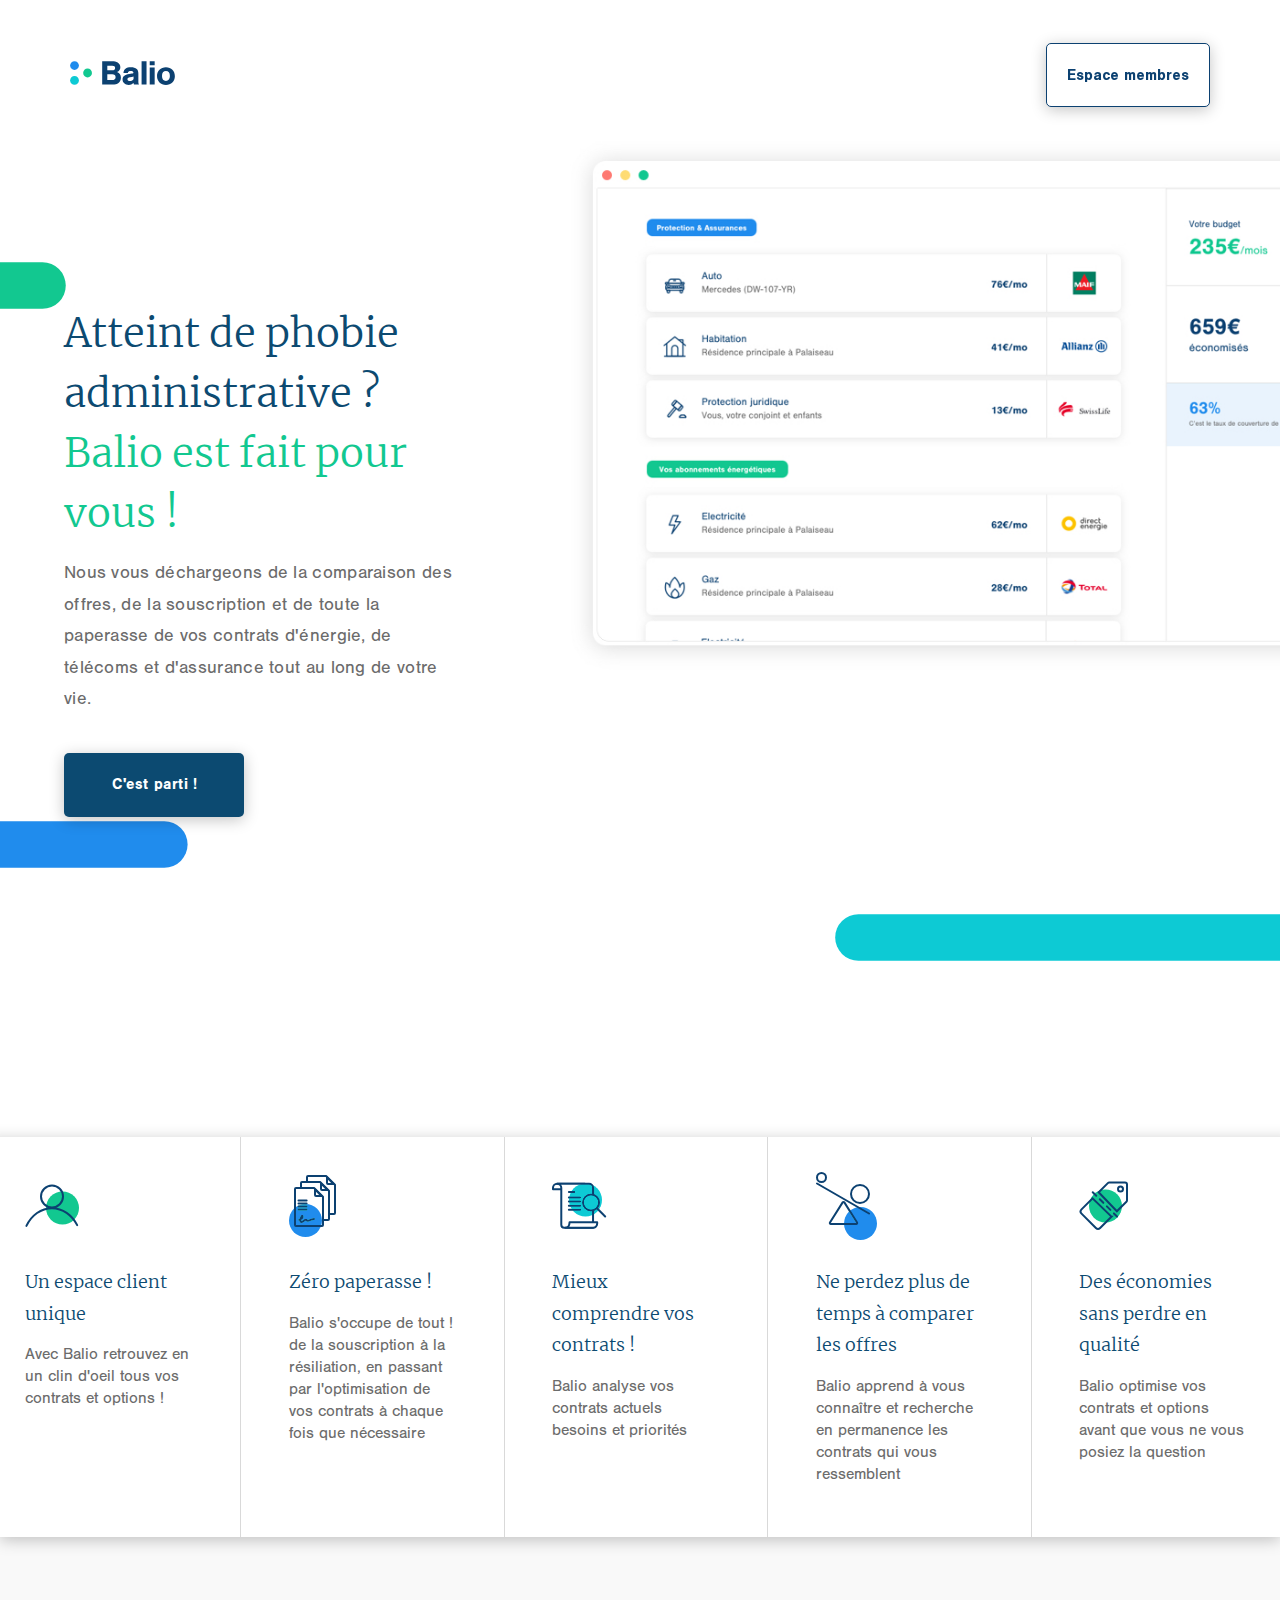
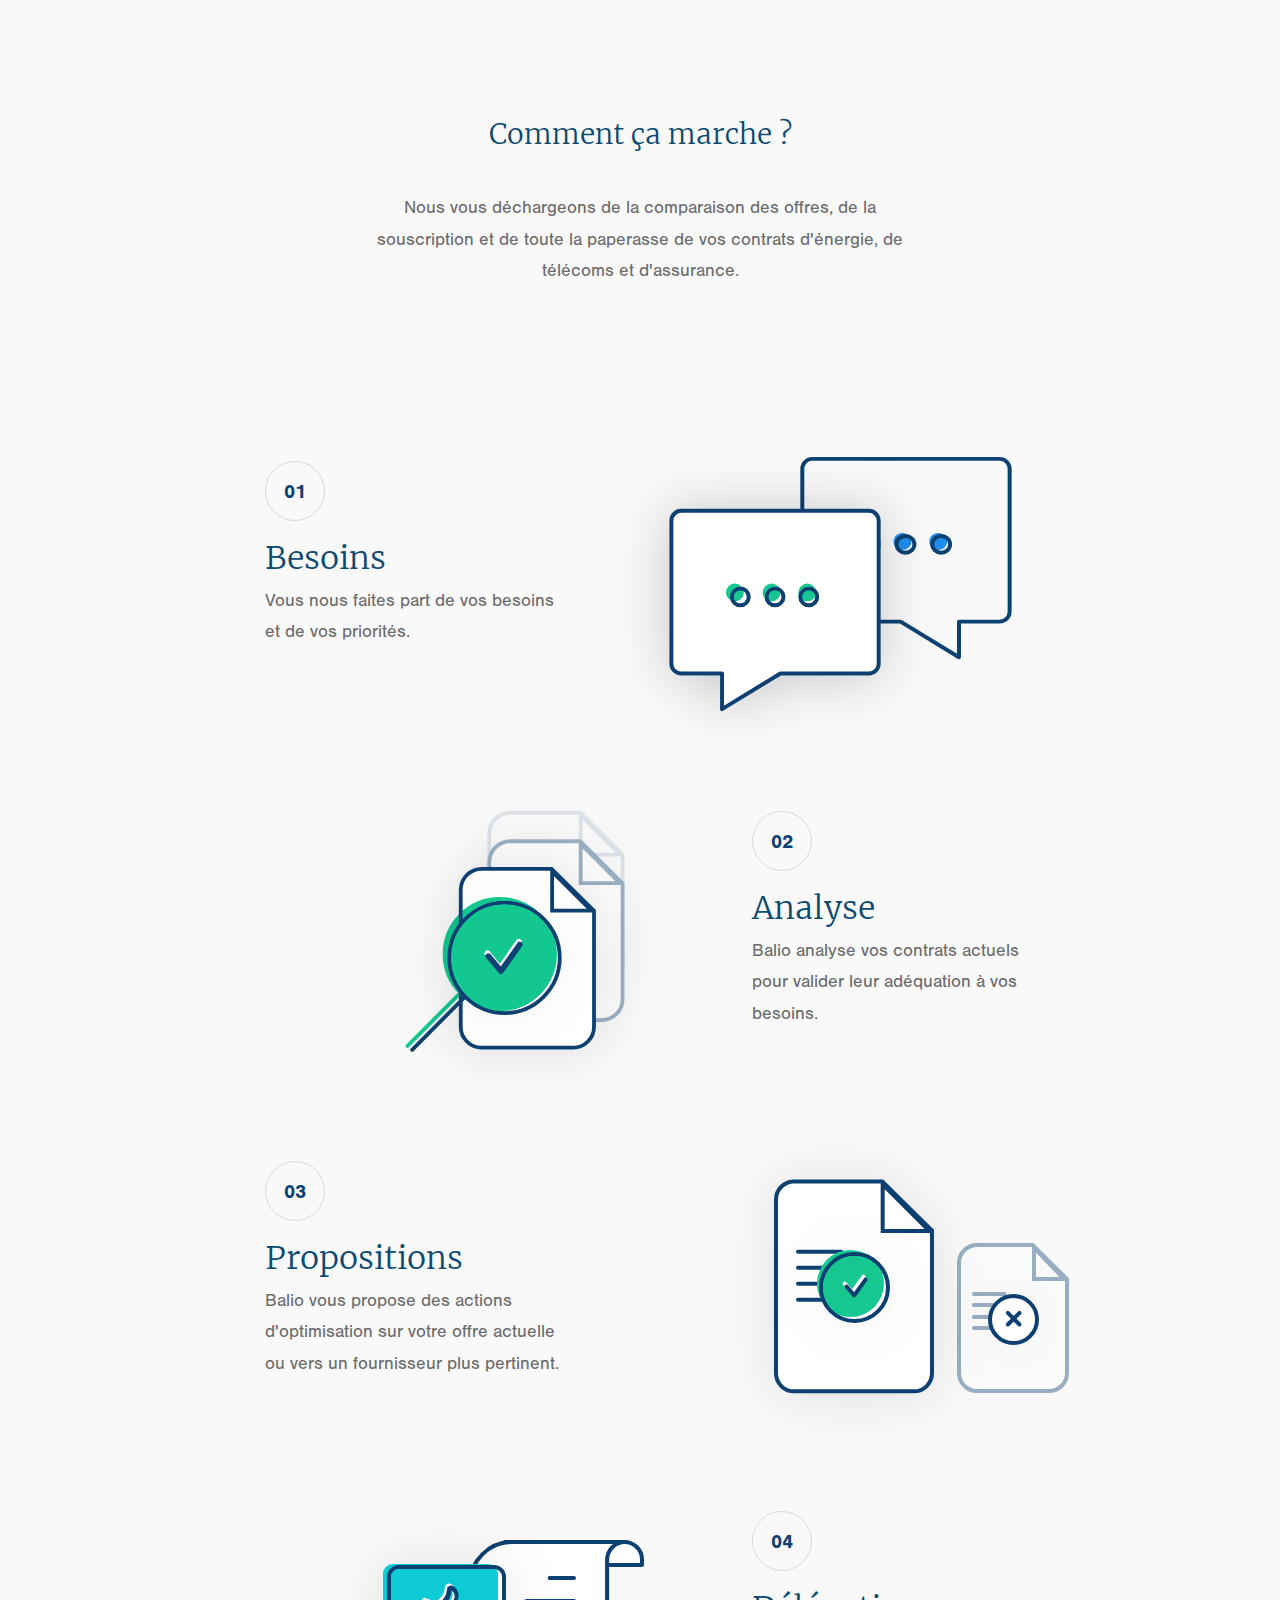
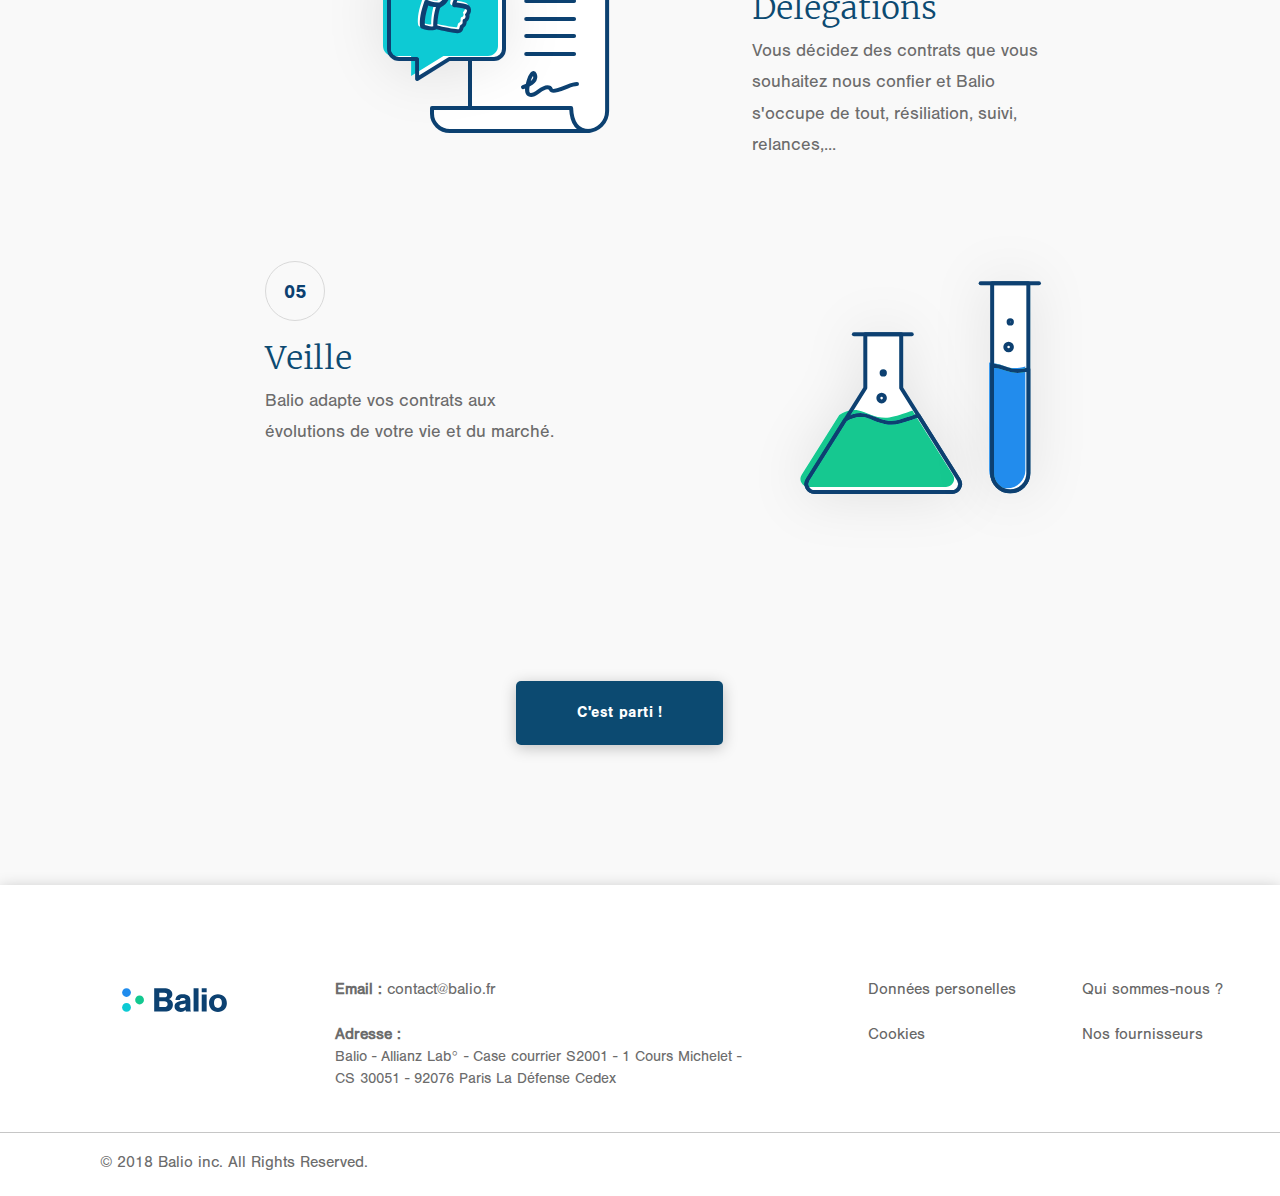
==== commit 8592abbe: "Add files via upload" ====
--- a/webpage/index.html
+++ b/webpage/index.html
@@ -36,10 +36,7 @@
 <!-- favicon -->
 <!-- build:css -->
 <link rel="stylesheet" href="css/libs/bootstrap.min.css">
-<link rel="stylesheet" href="css/libs/font-awesome.min.css">
-<link rel="stylesheet" href="css/libs/animate.min.css">
 <link rel="stylesheet" href="css/main.css">
-<link rel="stylesheet" href="css/media.css">
 <link rel="stylesheet" href="css/balio.css">
 <!-- endbuild -->
 	<!-- Chrome, Firefox OS and Opera -->
--- a/webpage/css/balio.css
+++ b/webpage/css/balio.css
@@ -1,659 +1,186 @@
-
+/*a supprimer */
+.header-imagecop img{background-image:url("img/header-imgcop.png");background-repeat:no-repeat;background-position:center;position:absolute;right:-42%;bottom:-40%;width:100%;height:100%;-webkit-background-size:95% 95%;background-size:95%}
+
+/*a supprimer */
 /* ###### Bailo ###### */
-@font-face {
-	font-family: "NimbusSan-Reg";
-	src: url("../fonts/Nimbus/NimbusSan-Reg.otf");
-}
-@font-face {
-	font-family: "NimbusSan-Bol";
-	src: url("..//fonts/Nimbus/NimbusSan-Bol.otf");
-	font-weight:900;
-}
-@font-face {
-	font-family: "Merriweather-Light";
-	src: url("..//fonts/Merriweather/Merriweather-Light.ttf");
-	font-weight:900;
-}
+@font-face {font-family: "NimbusSan-Reg";src: url("../fonts/Nimbus/NimbusSan-Reg.otf");}
+@font-face {font-family: "NimbusSan-Bol";src: url("..//fonts/Nimbus/NimbusSan-Bol.ttf");font-weight:900;}
+@font-face {font-family: "Merriweather-Light";src: url("..//fonts/Merriweather/Merriweather-Light.ttf");font-weight:300;}
 body{background: #F9F9F9;width: 100vw;font-family: "NimbusSan-Reg";color:#676767;}
 .menu-desktop{display: block;}
 .menu-mobile{display: none!important;}
-/*integrer la police */
-h1, h2, h3, h4, h5{
-	font-family: "Merriweather-Light";
-	color: #0C4A71;
-	font-style: normal;
-  font-stretch: normal;
-	letter-spacing: normal;
-}
-h1 span {
-	color: #12C890;
-}
-h1, h2{
-  font-size: 40px;
-  font-weight: 300;
-  line-height: 1.5;
-
-}
-h3{font-size:1.375em;line-height: 1.6em;}
-h4{
-	font-size: 2em;
-	margin-top: 20px!important;
-}
-h5{
-	font-size: 1.5em;
-	font-weight:300;
-	height: 35px;
-}
-p{
-	color: #6C6C6C!important;
-	font-family: 'NimbusSan-Reg';
-}
-.logo-navbar a img, .footerb img{
-    width: 105px;
-    height: 40px;
-}
-.logo-navbar {margin-top: 10px;}
-.header-slogan{
-	padding-top: 40px;
-    padding-bottom: 220px;
-		margin-left: 70px;
-
-}
-.header-slogan h1, .header-slogan p, .header-btns  {
-    padding-left: 5vw;
-}
-.header-slogan h1 {
-    padding-top: 20px;
-}
-.spaceie{height:100px;}
-.header-slogan p {
-	line-height: 1.75em;
-	letter-spacing: .3px;
-}
-.header-slogan centered {
-	padding-left: 40px;
-}
-.header-image{
-	bottom: 14%;
-	height: 60%;
-}
-
-.header-imagecop img{
-	background-image: url(img/header-imgcop.png);
-	background-repeat: no-repeat;
-	background-position: center;
-	position: absolute;
-	right: -42%;
-	bottom: -40%;
-	width: 100%;
-	height: 100%;
-	-webkit-background-size: 95% 95%;
-	background-size: 95%;
-}
-.num{
-	width: 60px;
-height: 60px;
-text-align: center;
-border-radius: 30px;
-border: 1px solid #d9d9d9;
-line-height: 70px;
-font-size: 20px;
-color:#0c4171;
-}
-.screen-one-item {
-    margin-top: 50px;
-}
-.nav-button .btn-nav{
-	background:#fff;
-	border: 1px solid #0C4171 ;
-	color: #0C4171;
-	border-radius: 5px;
-	height: 64px;
-	font: 400 15px/64px 'NimbusSan-Bol';
-}
-.nav-button .btn-nav:hover{
-	background:#0C4171;
-	border: 1px solid #0C4171 ;
-	color: #fff;
-}
-
-.browser {
-  width: 831px;
-  height: 530px;
-  object-fit: contain;
-	margin-top:40px;
-}
-/* ###### Bailo ###### */
-
-.team-slider{
-	background: #FFF;
-	-webkit-box-shadow: 0px 3px 15px 0px rgba(0, 0, 0, 0.23);
-	box-shadow: 0px 3px 15px 0px rgba(0, 0, 0, 0.23);
-	display: flex;
-justify-content: space-between;
-}
-.sliderelement{
-	width:20vw;
-	border-right: 1px solid #D9D9D9;
-}
-.desktop-balio{display: block;}
-.mobile-balio{display: none;}
-
-.team-container{
-
-	margin-left: 40px;
-    margin-right: 30px;
-}
-.team-container-item img{
-	width: auto!important;
-}
-.icon {
-  width: 50px;
-  height: 50px;
-  object-fit: contain;
-}
-.balio-anime1{
-	position: absolute;
-	width: 5vw;
-	border-top-right-radius: 40px;
-	height: 50px;
-	background: #12C890;
-	border-bottom-right-radius: 40px;
-	left: 0;
-
-}
-.balio-anime2{
-	position: absolute;
-	width: 10vw;
-	border-top-right-radius: 40px;
-	height: 50px;
-	background: #208CED;
-	border-bottom-right-radius: 40px;
-	left: 0;
-	bottom: 0
-}
-.balio-anime3{
-	position: absolute;
-	width: 40vw;
-	border-top-left-radius: 40px;
-	height: 50px;
-	background: #0DCAD4;
-	border-bottom-left-radius: 40px;
-	right: 0;
-}
-.team-container{
-	box-shadow:none;
-	height: 400px;
-	padding-top: 35px;
-}
-
-.illus {
-  width: 500px;
-  height: 350px;
-  object-fit: contain;
-}
-.team-container-item-text {
-    padding: 0 20px 0px 0px;
-}
-.footerb{
-	background: #fff;
-	color:#6C6C6C;
-  position: inherit;
-	-webkit-box-shadow: 0px 3px 15px 0px rgba(0, 0, 0, 0.23);
-	box-shadow: 0px 3px 15px 0px rgba(0, 0, 0, 0.23);
-}
-.team-wrap {
-	margin-bottom: 0px;
-}
-.liens{
-	display: block;
-	color:#676767!important;
-}
-.footerb b{
-	margin: 240px 0px;
-}
-.copyri{
-	padding: 20px 100px;
-	border-top: 1px solid #C6C6C6;
-	margin-top: 40px;
-}
-
-.header-button:last-child .btn-default, .main-button .btn-default {
-    background-color: #0C4A71;
-		border-radius: 5px;
-		height: 64px;
-		font: 400 15px/64px 'NimbusSan-Bol';
-}
-.background-balio1{
-	background: url("../img/background-balio1.svg");
-	background-size: cover;
-	    padding-bottom: 30px;
-			    background-repeat: no-repeat;
-}
-.main-button .btn-default:hover{
-	background-color: #fff;
-	color: #0C4A71;
-	border: 1px solid #0C4A71;
-}
-
-.screen-one-item-container{
-	padding-top: 0px;
-	padding-left: 0px;
-}
-.screen-one-item span{
-	    font: 900 20px/60px 'Nimbus';
-			height: 60px;
-			width: 60px;
-}
-.screen-one img{
-	display: block;
-  margin-left: auto;
-  margin-right: auto;
-}
-.screen-one-button {
-    margin-top: 120px;
-	}
-.screen-one-title h2, .screen-one-title p {
-	text-align: center;
-}
-
-.screen-one-title p {
-	font-size: 1.15em;
-line-height: 1.5em;
-}
-.screen-one-title {
-    margin-bottom: 100px;
-}
+.navbar{position: fixed;
+    background: #fff;
+    top: 0;
+    height: 130px;}
+h1,h2,h3,h4,h5{font-family:Merriweather-Light;color:#0C4A71;font-style:normal;font-stretch:normal;letter-spacing:normal}
+h1,h2,h5{font-weight:300}
+h1 span{color:#12C890}
+h1,h2{font-size:40px;line-height:1.5}
+h3{font-size:1.375em;line-height:1.6em}
+h4{font-size:2em;margin-top:20px!important}
+h5{font-size:1.5em;height:35px}
+p{color:#6C6C6C!important;font-family:NimbusSan-Reg}
+.footerb img,.logo-navbar a img{width:105px;height:40px}
+.logo-navbar{margin-top:10px}.
+header-slogan{padding-top:40px;padding-bottom:220px;margin-left:70px}
+.header-btns,.header-slogan h1,.header-slogan p{padding-left:5vw}
+.header-slogan h1{padding-top:20px}
+.spaceie{height:100px}
+.header-slogan p{line-height:1.75em;letter-spacing:.3px}
+.header-slogan centered{padding-left:40px}
+.header-image{bottom:14%;height:60%}
+.num{width:60px;height:60px;text-align:center;border-radius:30px;border:1px solid #d9d9d9;line-height:60px;font-size:20px;color:#0c4171}
+.screen-one-item{margin-top:50px}
+.nav-button .btn-nav{background:#fff;border:1px solid #0C4171;color:#0C4171;border-radius:5px;height:64px;font:400 15px/64px "NimbusSan-Bol";}
+.nav-button .btn-nav:hover{background:#0C4171;border:1px solid #0C4171;color:#fff}
+.browser{width:831px;height:530px;object-fit:contain;margin-top:40px}
+.team-slider{background:#FFF;-webkit-box-shadow:0 3px 15px 0 rgba(0,0,0,.23);box-shadow:0 3px 15px 0 rgba(0,0,0,.23);display:flex;justify-content:space-between}
+.sliderelement{width:20vw;border-right:1px solid #D9D9D9}
+.desktop-balio{display:block}
+.mobile-balio{display:none}
+.team-container{margin-left:40px;margin-right:30px}
+.team-container-item img{width: auto!important;}
+.icon,.illus{object-fit:contain}
+.icon{width:50px;height:50px}
+.team-container{box-shadow:none;height:400px;padding-top:35px}
+.illus{width:500px;height:350px}
+.team-container-item-text{padding:0 20px 0 0}
+.footerb{background:#fff;color:#6C6C6C;position:inherit;-webkit-box-shadow:0 3px 15px 0 rgba(0,0,0,.23);box-shadow:0 3px 15px 0 rgba(0,0,0,.23)}
+.team-wrap{margin-bottom:0}
+.liens{display:block;color:#676767!important}
+.footerb b{margin:240px 0}
+.copyri{padding:20px 100px;border-top:1px solid #C6C6C6;margin-top:40px}
+.header-button:last-child .btn-default,.main-button .btn-default{background-color:#0C4A71;border-radius:5px;height:64px;font:400 15px/64px "NimbusSan-Bol"}
+.background-balio1{background:url("../img/background-balio1.svg") no-repeat;background-size:cover;padding-bottom:30px}
+.main-button .btn-default:hover{background-color:#fff;color:#0C4A71;border:1px solid #0C4A71}
+.screen-one-item-container{padding-top:0;padding-left:0}
+.screen-one-item span{font:900 20px/60px Nimbus;height:60px;width:60px}
+.screen-one img{display:block;margin-left:auto;margin-right:auto}
+.screen-one-button{margin-top:120px}
+.screen-one-title h2,.screen-one-title p{text-align:center}
+.screen-one-title p{font-size:1.15em;line-height:1.5em}
+.screen-one-title{margin-bottom:100px}
 
 /*ModalLogin*/
-#ModalLogin .contact-form-input input, #signinBalio .contact-form-input input{
-	-webkit-box-shadow:none;
-  box-shadow:none;
-	border-bottom: 1px solid #D9D9D9;
-	border-radius: 0px;
-	padding: 0px;
-  font: 400 16px/16px 'NimbusSan-Bol';
-	height: 30px;
-}
-#ModalLogin label, #signinBalio label{
-    color: #6C6C6C;
-		display: block;
-	}
-#ModalLogin .modal-title {
-	margin-left: 60px;
-  margin-top: 30px;
-	width: 200px;
-	float: left;
-}
-#ModalLogin .modal-header
-{border: none;
-padding: 0;}
-#ModalLogin .modal-header .close {
-    margin-top: 30px;
-		margin-right: 40px;
-}
-
-#ModalLogin .close{
-	opacity: 1;
-	font-weight: 400;
-  line-height: 0;
-	width: 30px;
-	height: 30px;
-}
-#ModalLogin button.close{
-	border: 1px solid #6C6C6C;
-  border-radius: 20px;
-}
-
-#ModalLogin button.close:hover{
-	color: white;
-	background: #004a74;
-}
-#ModalLogin .contact-form-button {
-    margin-top: 0px;
-    margin-bottom: 40px;
-}
-
-#ModalLogin .modal-dialog {
-    width: 400px;
-    margin: 30px auto;
-}
-
+#ModalLogin .contact-form-input input,#signinBalio .contact-form-input input{-webkit-box-shadow:none;box-shadow:none;border-bottom:1px solid #D9D9D9;border-radius:0;padding:0;font:400 16px/16px "NimbusSan-Reg";height:30px}
+#ModalLogin label,#signinBalio label{color:#6C6C6C;display:block;font-weight:normal;}
+#ModalLogin .modal-title{margin-left:60px;margin-top:30px;width:200px;float:left}
+#ModalLogin .modal-header{border:none;padding:0}
+#ModalLogin .modal-header .close{margin-top:30px;margin-right:40px}
+#ModalLogin .close{opacity:1;font-weight:400;line-height: 35px;width:30px;height:30px}
+#ModalLogin button.close{border:1px solid #6C6C6C;border-radius:20px}
+#ModalLogin button.close:hover{color:#fff;background:#004a74}
+#ModalLogin .contact-form-button{margin-top:0;margin-bottom:40px}
+#ModalLogin .modal-dialog{width:400px;margin:30px auto}
+/*fin ModalLogin*/
 
 /*signinBalio*/
-#signinBalio{
-	height: 100vh;
-	width: 100vw;
-	overflow: scroll;
-}
-
-#signinBalio form{
-	background: #fff;
-}
-
-
-	.balio-anime4{
-		position: absolute;
-		width: 10vw;
-		border-top-right-radius: 40px;
-		height: 50px;
-		background: #208CED;
-		border-bottom-right-radius: 40px;
-		left: 0;
-
-	}
-	.balio-anime5{
-		position: absolute;
-    width: 15vw;
-    border-top-right-radius: 40px;
-    height: 50px;
-    background: #12C890;
-    border-bottom-right-radius: 40px;
-    right: 20px;
-    bottom: 0;
-    border-top-left-radius: 40px;
-    border-bottom-left-radius: 40px;
-	}
-	.balio-anime6{
-		position: absolute;
-		width: 30vw;
-		border-top-left-radius: 40px;
-		height: 50px;
-		background: #0DCAD4;
-		border-bottom-left-radius: 40px;
-		left: 140px;
-		bottom: -100px;
-		border-top-right-radius: 40px;
-		border-bottom-right-radius: 40px;
-	}
-.formrigth{
-	-webkit-box-shadow: 0px 5px 29px 0px rgba(7, 7, 7, 0.3);
-	box-shadow: 0px 5px 29px 0px rgba(7, 7, 7, 0.3);
-	padding-top: 5px;
-	    height: 100vh;
-}
-.site-content{margin-bottom: 100px!important;}
-#signinBalio .site-content{
-	-webkit-box-shadow: 0px 3px 15px 0px rgba(0, 0, 0, 0);
-box-shadow: 0px 3px 15px 0px rgba(0, 0, 0, 0);
-margin-bottom: 0px!important;
-}
-.bgsignin{
-	background:url("../img/background-balio-signin.svg");
-	background-size: cover;
-	background-position-y: center;
-	background-repeat: no-repeat;
-	}
-.signinheight{}
-#signinBalio form p{
-	font-size: .750em;
-	margin-top: 20px!important;
-}
-#signinBalio .header-slogan{
-	padding: 5px 0;
-	margin-top: 90px;
-	height: auto;
-	margin-bottom: 90px;
-	margin-left: 0;
-}
-#signinBalio h1{}
-#signinBalio .header-slogan h1,#signinBalio	 .header-slogan p {
-    margin-top: 40px!important;padding-left: 0;
-	}
-#signinBalio .header-slogan div {
-    vertical-align: unset;
-		display: block;
-	}
-#signinBalio .contact-form-input input{
-	margin-bottom: 24px;
-}
-#signinBalio .logo-navbar{
-	margin-top: 20px;
-	    left: 8vw;
-	}
-	#signinBalio	.header-slogan h1,#signinBalio	 .header-slogan p, #signinBalio	 .header-btns {
-	    /*padding-left: 9vw;*/
-	}
-
-#signinBalio .contact-form-button {
-    margin-top: 10px;
-}
-.chipsbalio{
-	border:1px solid #6C6C6C;
-	width: auto;
-	height: 30px;
-	border-radius: 20px;
-	padding: 0 10px;
-}
-.chipsbalio input[type=radio]:checked{
-	background: red;
-}
-
-input[type="checkbox"] { display: none; }
-
-input[type="checkbox"] + label {
-  display: block;
-  position: relative;
-  padding: 10px 20px;
-  margin-bottom: 10px;
-  font: 14px/20px 'Open Sans', Arial;
-  color: #ddd;
-  cursor: pointer;
-  -webkit-user-select: none;
-  -moz-user-select: none;
-  -ms-user-select: none;
-}
-
-
-input[type="checkbox"] + label:before {
-  content: '';
-  display: block;
-  width: 100%;
-  height: 40px;
-  border: 1px solid #D9D9D9;
-  position: absolute;
-  left: 0;
-  top: 0;
-  opacity: .6;
-  -webkit-transition: all .12s, border-color .08s;
-  transition: all .12s, border-color .08s;
-	    border-radius: 30px;
-}
-
-.wrapperchecbox{width: auto;
-    display: flex;
-    float: left;
-	    margin-right: 10px;
-		}
-input[type="checkbox"]:checked + label:before {
-	content: '';
-	display: block;
-	width: 100%;
-	height: 40px;
-	border: 1px solid  #0C4171;
-	position: absolute;
-	left: 0;
-	top: 0;
-	opacity: .6;
-	-webkit-transition: all .12s, border-color .08s;
-	transition: all .12s, border-color .08s;
-			border-radius: 30px;
-}
- .check--label-text input[type="checkbox"]:checked {
-color:#0C4171;
-
-}
-
+#signinBalio{height:100vh;width:100vw;overflow:scroll}
+#signinBalio form{background:#fff}
+.formrigth{-webkit-box-shadow:0 5px 29px 0 rgba(7,7,7,.3);box-shadow:0 5px 29px 0 rgba(7,7,7,.3);padding-top:5px;height:100vh}
+
+.site-content{margin-bottom:100px!important}
+#signinBalio .site-content{-webkit-box-shadow:0 3px 15px 0 transparent;box-shadow:0 3px 15px 0 transparent;margin-bottom:0!important}
+.bgsignin{background:url(../img/background-balio-signin.svg) no-repeat;background-size:cover;background-position-y:center}
+#signinBalio form p{font-size:.75em;margin-top:20px!important}
+#signinBalio .header-slogan{padding:5px 0;margin-top:90px;height:auto;margin-bottom:90px;margin-left:0}
+#signinBalio .header-slogan h1,#signinBalio .header-slogan p{margin-top:40px!important;padding-left:0}
+#signinBalio .header-slogan div{vertical-align:unset;display:block}
+#signinBalio .contact-form-input input{margin-bottom:20px}
+#signinBalio .logo-navbar{margin-top:20px;left:8vw}
+#signinBalio .contact-form-button{margin-top:10px}
+.chipsbalio{border:1px solid #6C6C6C;width:auto;height:30px;border-radius:20px;padding:0 10px}
+.chipsbalio input[type=radio]:checked{background:red}
+input[type=checkbox]{display:none}
+input[type=checkbox]+label{display:block;position:relative;padding:10px 20px;margin-bottom:10px;font:14px/20px "NimbusSan-Reg";color:#ddd;cursor:pointer;-webkit-user-select:none;-moz-user-select:none;-ms-user-select:none}
+input[type=checkbox]+label:before{content:'';display:block;width:100%;height:40px;border:1px solid #D9D9D9;position:absolute;left:0;top:0;opacity:.6;-webkit-transition:all .12s,border-color .08s;transition:all .12s,border-color .08s;border-radius:30px}
+.wrapperchecbox{width:auto;display:flex;float:left;margin-right:10px}
+input[type=checkbox]:checked+label:before{content:'';display:block;width:100%;height:40px;border:1.5px solid #0C4171;position:absolute;left:0;top:0;opacity:.6;-webkit-transition:all .12s,border-color .08s;transition:all .12s,border-color .08s;border-radius:30px}
+.check--label-text input[type=checkbox]:checked{color:#0C4171}
+/*fin signinBalio*/
 /*fournisseur*/
-#fournisseurs .header{
-	background: url("../img/background-balio-fournisseurs.svg");
-	background-size: cover;
-  background-position-y: bottom;
-	background-size: 100%;
-	    background-repeat: no-repeat;
-}
-
-#fournisseurs .illus{
-	width: 491px;
-height: 428px;
-object-fit: contain;
-}
-
-#fournisseurs .header-slogan{
-	padding-top: 0px;
-}
-
-#fournisseurs section{
-	border-top: 1px solid #d9d9d9;
-	    padding: 80px 0;
-}
-#fournisseurs .site-content{
-	margin-bottom:0px!important;
-}
-#fournisseurs .about-item {
-    margin-top: 47px;
-    width: 170px;
-    height: 145px;
-    background: #f9f9f9;
-		    padding: 50px 0;
-}
-#fournisseurs .about-item img{
-}
-#mention-legale h1, h2{
-	margin:40px 0!important;
-}
-#mention-legale li{
-	list-style-type: initial;
-  margin-left: 40px;
-}
-#mention-legale section{
-	    margin: 50px 0px;
-}
-#mention-legale .site-content {
-    margin-bottom: 0px!important;
-}
-#mention-legale .navbar{
-	    position: fixed;
-			background:#fff;
-			top: 0;
-}
+#fournisseurs .header{background:url(../img/background-balio-fournisseurs.svg) no-repeat;background-position-y:bottom;background-size:100%}
+#fournisseurs .illus{width:491px;height:428px;object-fit:contain}
+#fournisseurs .header-slogan{padding-top:0}
+#fournisseurs section{border-top:1px solid #d9d9d9;padding:80px 0}
+#fournisseurs .site-content{margin-bottom:0!important}
+#fournisseurs .about-item{margin-top:47px;width:170px;height:145px;background:#f9f9f9;padding:50px 0}
+/*fournisseur*/
+/*mention legale */
+#mention-legale h1,h2{margin:40px 0!important}
+#mention-legale li{list-style-type:initial;margin-left:40px}
+#mention-legale section{margin:50px 0}
+#mention-legale .site-content{margin-bottom:0!important}
+#mention-legale .navbar{position:fixed;background:#fff;top:0}
+/*mention legale */
 /*informations assurance*/
-#info{background:#fff;}
-#info .site-content{margin-bottom:0!important;-webkit-box-shadow:none;box-shadow:none;}
-.info-assurance {    border-right: 1px solid #d9d9d9;}
-
-.info-right{height:170px;border-bottom: 1px solid #d9d9d9;padding: 50px 0px;}
-.card-title{width: max-content;    padding: 0 20px;
-    border-radius: 20px}
-.info-assurance h4 {    margin-top: 50px!important;
-		    margin-bottom:32px!important;
-	color: #fff;
-    border-color: #1489e6;
-    background: #2196F3;    height: 30px;
-    line-height: 2.15;
-}
-.ico-info-tile img{width: 60px; height:60px;}
-.company{border-left: 1px solid #d9d9d9;}
-.company img{padding: 30px 0;padding: 10px 0;width: auto;max-width: 100%;}
-.info-assurance .card{
-	height: 100px;
-	-webkit-box-shadow: 0px 3px 15px 0px rgba(0, 0, 0, 0.23);
-	box-shadow: 0px 3px 15px 0px rgba(0, 0, 0, 0.23);
-  border-radius: 20px;    margin:10px 30px 10px 0;
-	}
-	.card div{height:100%;padding: 20px 0;
-  display: table-cell;line-height: 1;
-  vertical-align: middle;}
-
-	.card .price{line-height: 3.5!important;text-align: right;
-    padding-right: 20px;}
-	.modele h6{margin-top: 0;}
-	.budget-r .tile-header{line-height:2}
-	.taux-couverture-r {background-color: rgba(32, 140, 237, 0.1);}
-
-
-
+#info{background:#fff}
+#info .informations{margin:110px 0}
+#info .site-content{margin-bottom:0!important;-webkit-box-shadow:none;box-shadow:none}
+.info-right{height:170px;border:1px solid #d9d9d9;padding:50px 0}
+.card-title{width:max-content;padding:0 20px;border-radius:20px}
+.info-assurance h4{margin-top:50px!important;margin-bottom:32px!important;color:#fff;border-color:#1489e6;background:#2196F3;height:30px;line-height:2.15}
+.ico-info-tile img{width:60px;height:60px}
+.company{border-left:1px solid #d9d9d9}
+.company img{padding:10px 0;width:auto;max-width:100%}
+.info-assurance .card{height:100px;-webkit-box-shadow:0 3px 15px 0 rgba(0,0,0,.23);box-shadow:0 3px 15px 0 rgba(0,0,0,.23);border-radius:20px;margin:10px 30px 10px 0}
+.card div{height:100%;padding:20px 0;display:table-cell;line-height:1;vertical-align:middle}
+.card .price{line-height:3.5!important;text-align:right;padding-right:20px}
+.modele h6{margin-top:0}
+.budget-r .tile-header{line-height:2}
+.taux-couverture-r{background-color:rgba(32,140,237,.1)}
 /*informations assurance*/
 
-/*informations assurance*/
 /*polices*/
-
-/**/
 .info-assurance h4, .card .price, .info-right .price, .price-rt, .num{font-family: "NimbusSan-Bol";font-weight:900;}
-/**/
+.price span{font-size: 30px;font-family: "NimbusSan-Reg";}
 .screen-one-item-container p, .header-slogan p, .team-container-item h3, .screen-one-title p,
-#mention-legale .rgpd, #mention-legale .cookie, #mention-legale .cookietype, #mention-legale li, .saving-r .tile-header, .info-assurance h6{
-
-		line-height: 1.75;
-}
-
+#mention-legale .rgpd, #mention-legale .cookie, #mention-legale .cookietype, #mention-legale li, .saving-r .tile-header, .info-assurance h6{line-height: 1.75;}
 /*40*/.info-right .price{font-size: 40px;line-height: 1!important;}
 /*30*/.price-rt, .info-right .price span{font-size: 30px;}
 /*28*/.screen-one-title h2{font-size: 28px;font-weight: 300;}
 /*20*/.saving-r .tile-header{font-size: 20px;}
-/*18*/.screen-one-item-container p, .header-slogan p, .team-container-item h3, .screen-one-title p,
-#mention-legale .rgpd, #mention-legale .cookie, #mention-legale .cookietype, #mention-legale li, .card div, .info-assurance h6,#mention-legale p{
-    font-size: 18px;
-}
+/*18*/.screen-one-item-container p, .header-slogan p, .team-container-item h3, .screen-one-title p,#mention-legale .rgpd, #mention-legale .cookie, #mention-legale .cookietype, #mention-legale li, .card div, .info-assurance h6,#mention-legale p{font-size: 18px;}
 /*16*/.team-container-item p, .card-title, .budget-r .tile-header, .modele span{font-size: 16px;}
-/*12*/.taux-couverture-r p{font-size:12px}
-
-
-
-/*coleur*/ .info-assurance .vert{background:#12c890!important;}
+/*12*/.taux-couverture-r p{font-size:12px}/*polices*/
+/*coleur*/
+.info-assurance .vert{background:#12c890!important;}
 .budget-r .price{color:#12c890;}
 .info-assurance h6, .card .price, .saving-r{color: #0C4A71;}
 .price-rt{color:#208ced;}
-/*polices*/
-
-#returnOnTop {
-    background: url('../img/scroll-up.png') no-repeat;
-    bottom: 1%;
-    cursor: pointer;
-    display: none;
-    filter: alpha(opacity = 50); /* IE < 8 */
-    height: 48px;
-    opacity: 0.5;
-    position: fixed;
-    right: 1%;
-    width: 48px;
-}
-
-#returnOnTop:hover {
-    filter: alpha(opacity = 100); /* IE < 8 */
-    opacity: 1;
-}
+/*coleur*/
+
+#returnOnTop{background:url(../img/scroll-up.png) no-repeat;bottom:1%;cursor:pointer;display:none;filter:alpha(opacity=50);height:48px;opacity:.5;position:fixed;right:5%;width:48px}
+#returnOnTop:hover {filter: alpha(opacity = 100); /* IE < 8 */opacity: 1;}
+
 /* Landscape pro*/
 @media only screen and (min-device-width: 1366px) and (max-device-height: 1024px) and (-webkit-min-device-pixel-ratio: 2)  and (orientation: landscape)  {
 
-
-}
-
+}
 /* Portrait*/
 @media only screen and (min-device-width: 1024px) and (max-device-height: 1366px) and (-webkit-min-device-pixel-ratio: 2)  and (orientation: portrait)  {
-
-}
-
+	.bgsignin {background-size: 100%;}
+}
 @media only screen and (max-width: 1024px) {
-	.header-slogan{padding: 0;}
-	.team-container {margin-left: 20px;margin-right: 0px;}
-	#fournisseurs .header{background: url(../img/background-balio-fournisseurs-mobile.png);background-size: 100%;background-repeat: no-repeat;}
-	.illus {  width: 100%!important;}
-	#fournisseurs .about-item img{}
-	#fournisseurs .about-item {margin-bottom:30px;}
 	/*polices*/
 	.header-slogan h1{font-size:32px }
 	.screen-one-item-container p, .header-slogan p, .team-container-item h3, .screen-one-title p {font-size: 16px;font-weight: 300;}
 	.team-container-item p{font-size: 14px;font-weight: 300;}
 	.screen-one-title h2{font-size: 28px;font-weight: 300;}
 	.formrigth{height: auto;padding-bottom: 40px;-webkit-box-shadow: none;box-shadow: none;}
-	.p-l-30{
-		padding-left: 30px!important;
-	}
-	/*polices*/
-}
-
+	.bgsignin {background:#fff;}
+	.p-l-30{padding-left: 30px!important;}
+	/*polices*/
+	.header-slogan{padding: 0;}
+	.team-container {margin-left: 20px;margin-right: 0px;}
+	#fournisseurs .header{background: url("../img/background-balio-fournisseurs-mobile.png");background-size: 100%;background-repeat: no-repeat;}
+	.illus {  width: 100%!important;}
+	#fournisseurs .about-item img{}
+	#fournisseurs .about-item {margin-bottom:30px;}
+}
 @media only screen and (max-width: 993px) {
+	/*polices*/
 	/*40*/.info-right .price{font-size: 28px;line-height: 1!important;}
 	/*30*/.price-rt, .info-right .price span{font-size: 20px;}
 	/*28.screen-one-title h2{font-size: 28px;font-weight: 300;}*/
@@ -664,76 +191,61 @@
 	}*/
 	/*16.team-container-item p, .card-title, .budget-r .tile-header, .modele span{font-size: 16px;}*/
 	/*12.taux-couverture-r p{font-size:12px}*/
-
-
-	/*si on  enleve slick*/
-
-	/*si on  enleve slick*/
+	/*polices*/
+
 	.menu-desktop{display: none;}
 	.menu-mobile{display: block!important;}
 	h1{font-size: 25px;}
 	/*	@media (min-width: @screen-md-min) and (max-width: @screen-sm-max) {*/
-	.desktop-balio{display: none!important;}
-	.mobile-balio{display: block!important;}
-	.illus {height: 239px!important;}
-	.browser {width: 100%;height: auto;margin-top: 150px;}
-	.background-balio1{background: url(../img/background-balio-home-mobile.png);background-size: cover;    background-repeat: no-repeat;}
-	.header-slogan div {display: block;}
-	.header-slogan {padding:30px 0px;height: auto;}
-	.copyri {padding: 20px 0px;padding-left: 30px;margin-top: 80px;}
-	.balio-left{float:left!important;}
-	.balio-right{float:right!important;}
-	#fournisseurs .header {margin-top: 80px;height: 700px}
-	#fournisseurs .header img{margin-top: 90px;}
-	#fournisseurs .header-slogan{padding: 0px;height: auto;width: 100vw;}
-	#fournisseurs .header-slogan-centered{position: absolute;}
-	.footerb img{margin-bottom: 50px;}
-	.footerb .adress{padding-bottom: 50px;}
-	.team-container-item p {font-size: 18px;}
-	.team-slider {display: block;-webkit-box-shadow:none;box-shadow:none;}
-	.sliderelement{width: 100vw;border-right:none;}
-	.team-container{height: auto;}
-	.p-l-30 {padding-left: 5vw!important;}
-	.site-content {margin-bottom: 10px!important;}
-
-.screen-one{margin-top: 0;}
-	.screen-one-item-container p, .header-slogan p, .team-container-item h3, .screen-one-title p {font-size: 16px;}
-	.slick-list{height: 270px!important;}
-	.screen-one-title {margin-bottom: 0px;padding-bottom: 10px;}
-	.screen-one img {margin-top: 50px;}
-	.navbar-menu .nav-button {margin-bottom: 0px;}
-	#mention-legale .rgpd{margin-top: 10px!important;}
-
-	.formrigth {height: auto;}
-	.bgsignin{
-		background:url("../img/background-balio-contact.svg");
-		background-size: cover;
-		background-position-y: center;
-		background-repeat: no-repeat;
-		}
-		#signinBalio form p {margin-top: 80px!important;padding: 30px 0;}
-		input[type="checkbox"] + label{font-size: 12px;}
-		.info-right img{width: 100%;
-    margin: 10px 0px;}
-		.company img{width: 100%;}
-		.info-assurance h6{margin-bottom: 0;}
-		.info-assurance {border-right:none;}
-		.info-assurance .card {margin: 10px 10px 10px 10px;}
-		.info-assurance h4{margin-left:10px;}
-
-		.company img {
-    width: auto;
-	}
-
-}
-
-@media only screen and (max-width: 450px){
-.header-slogan {margin:0px;padding: 0px;height: auto;}
-.header-slogan p {font-size: 16px;}
-#fournisseurs .header {;height: 800px}
-.modele span {
-    font-size: 12px;
-}
-.card .price{font-size: 14px;}
-
-}
+	.info-assurance,.sliderelement{border-right:none}
+	.desktop-balio{display:none!important}
+	.mobile-balio{display:block!important}
+	.header-slogan div,.team-slider{display:block}
+	.illus{height:239px!important}
+	.browser{width:100%;height:auto;margin-top:150px}
+	.background-balio1{background:url("../img/background-balio-home-mobile.png") no-repeat;background-size:cover}
+	.header-slogan{padding:30px 0;height:auto}
+	.copyri{padding:20px 0 20px 30px;margin-top:80px}
+	.balio-left{float:left!important}
+	.balio-right{float:right!important}
+	#fournisseurs .header{margin-top:80px;height:700px}
+	#fournisseurs .header img{margin-top:90px}
+	#fournisseurs .header-slogan{padding:0;height:auto;width:100vw}
+	#fournisseurs .header-slogan-centered{position:absolute}
+	.footerb img{margin-bottom:50px}
+	.footerb .adress{padding-bottom:50px}
+	.team-container-item p{font-size:18px}
+	.team-slider{-webkit-box-shadow:none;box-shadow:none}
+	.sliderelement{width:100vw}.team-container{height:auto}
+	.p-l-30{padding-left:5vw!important}
+	.site-content{margin-bottom:10px!important}
+	.screen-one{margin-top:0}
+	.header-slogan p,.screen-one-item-container p,.screen-one-title p,.team-container-item h3{font-size:16px}
+	.slick-list{height:270px!important}
+	.screen-one-title{margin-bottom:0;padding-bottom:10px}
+	.screen-one img{margin-top:50px}
+	.navbar-menu .nav-button{margin-bottom:0}
+	#mention-legale .rgpd{margin-top:10px!important}
+	.formrigth{height:auto}
+	.bgsignin{background:url("../img/background-balio-contact.svg") no-repeat;background-size:cover;background-position-y:center}
+	#signinBalio form p{margin-top:80px!important;padding:30px 0}
+	input[type=checkbox]+label{font-size:12px}
+	.info-right img{width:100%;margin:10px 0}
+	.info-assurance h6{margin-bottom:0}
+	.info-assurance .card{margin:10px 20px}
+	#info .informations {
+    margin: 110px 10px;
+}
+	.info-assurance h4{margin-left:20px!important}
+	.company img{width:auto}
+
+}
+
+@media only screen and (max-width:450px){
+	.header-slogan{margin:0;padding:0;height:auto}
+	.header-slogan p{font-size:16px}
+	#fournisseurs .header{;height:800px}
+	.modele span{font-size:12px}
+	.card .price{font-size:14px}
+}
+/* ###### Bailo ###### */
